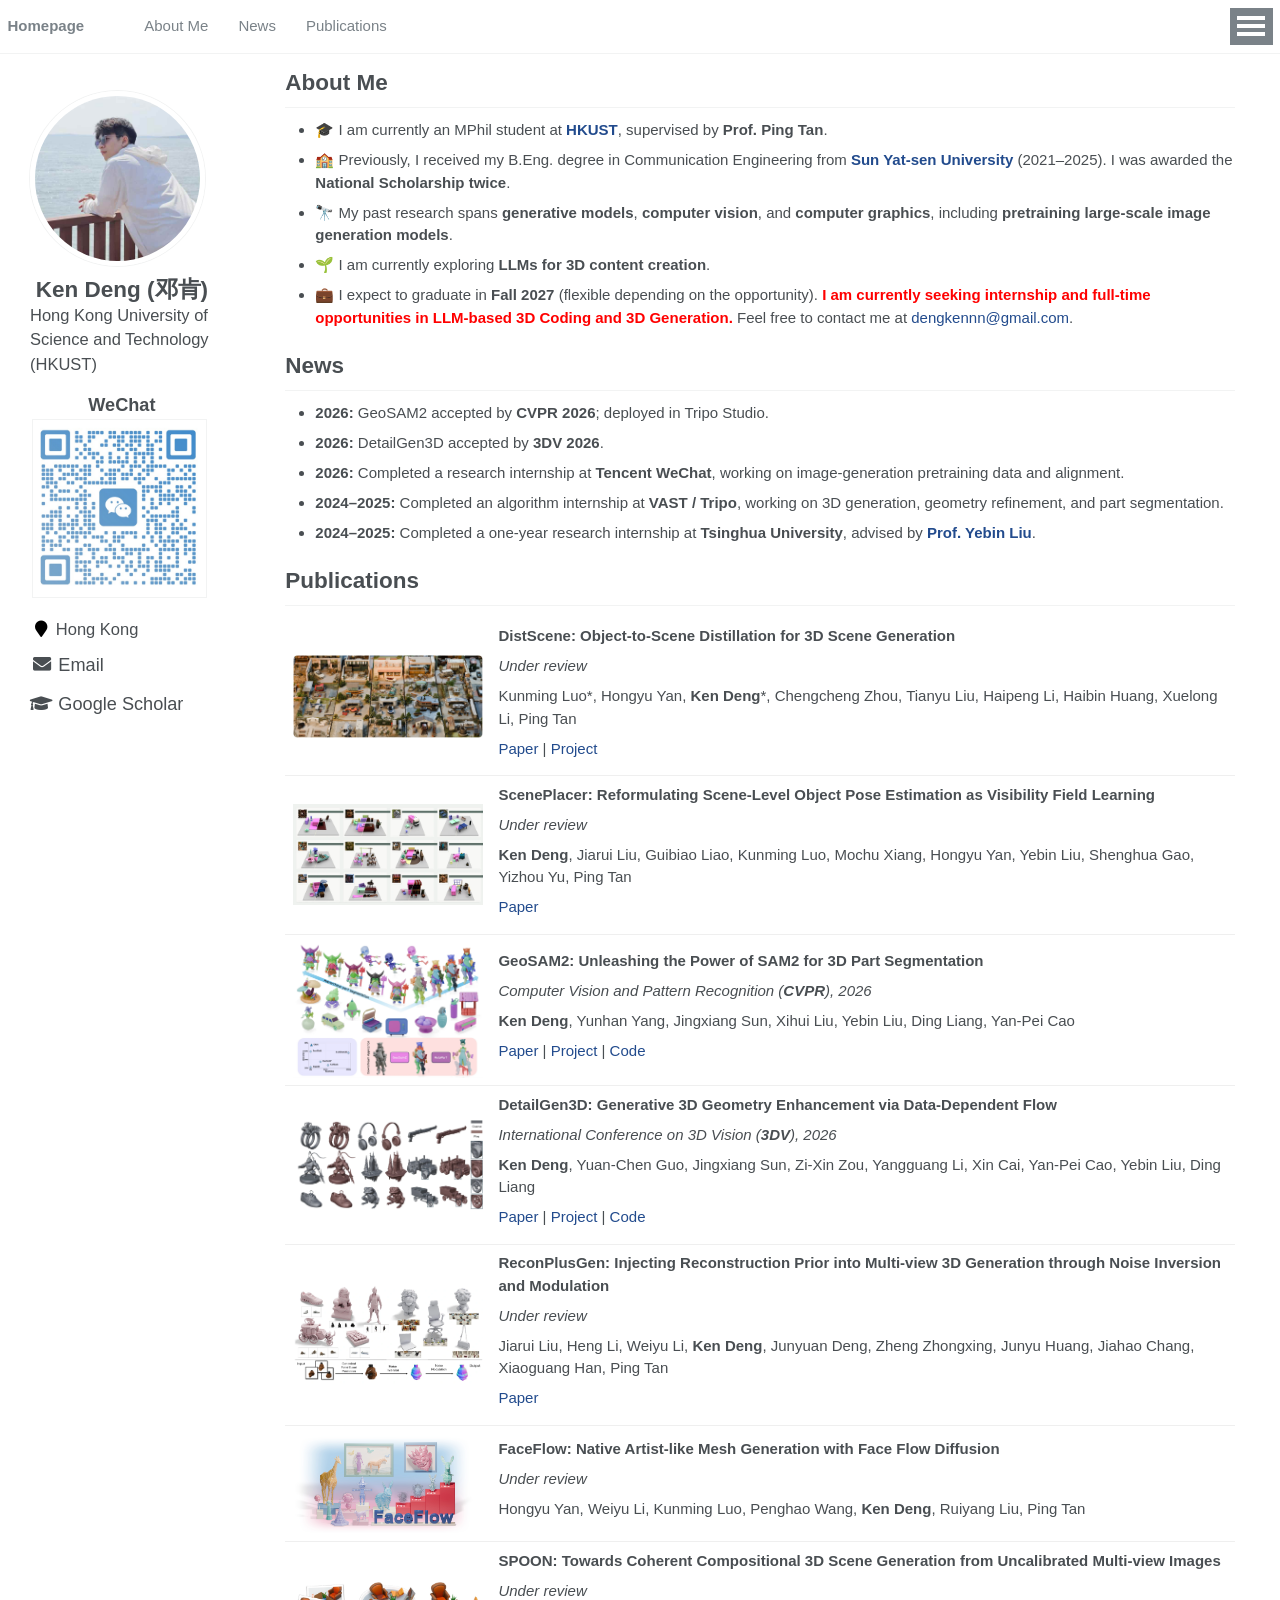
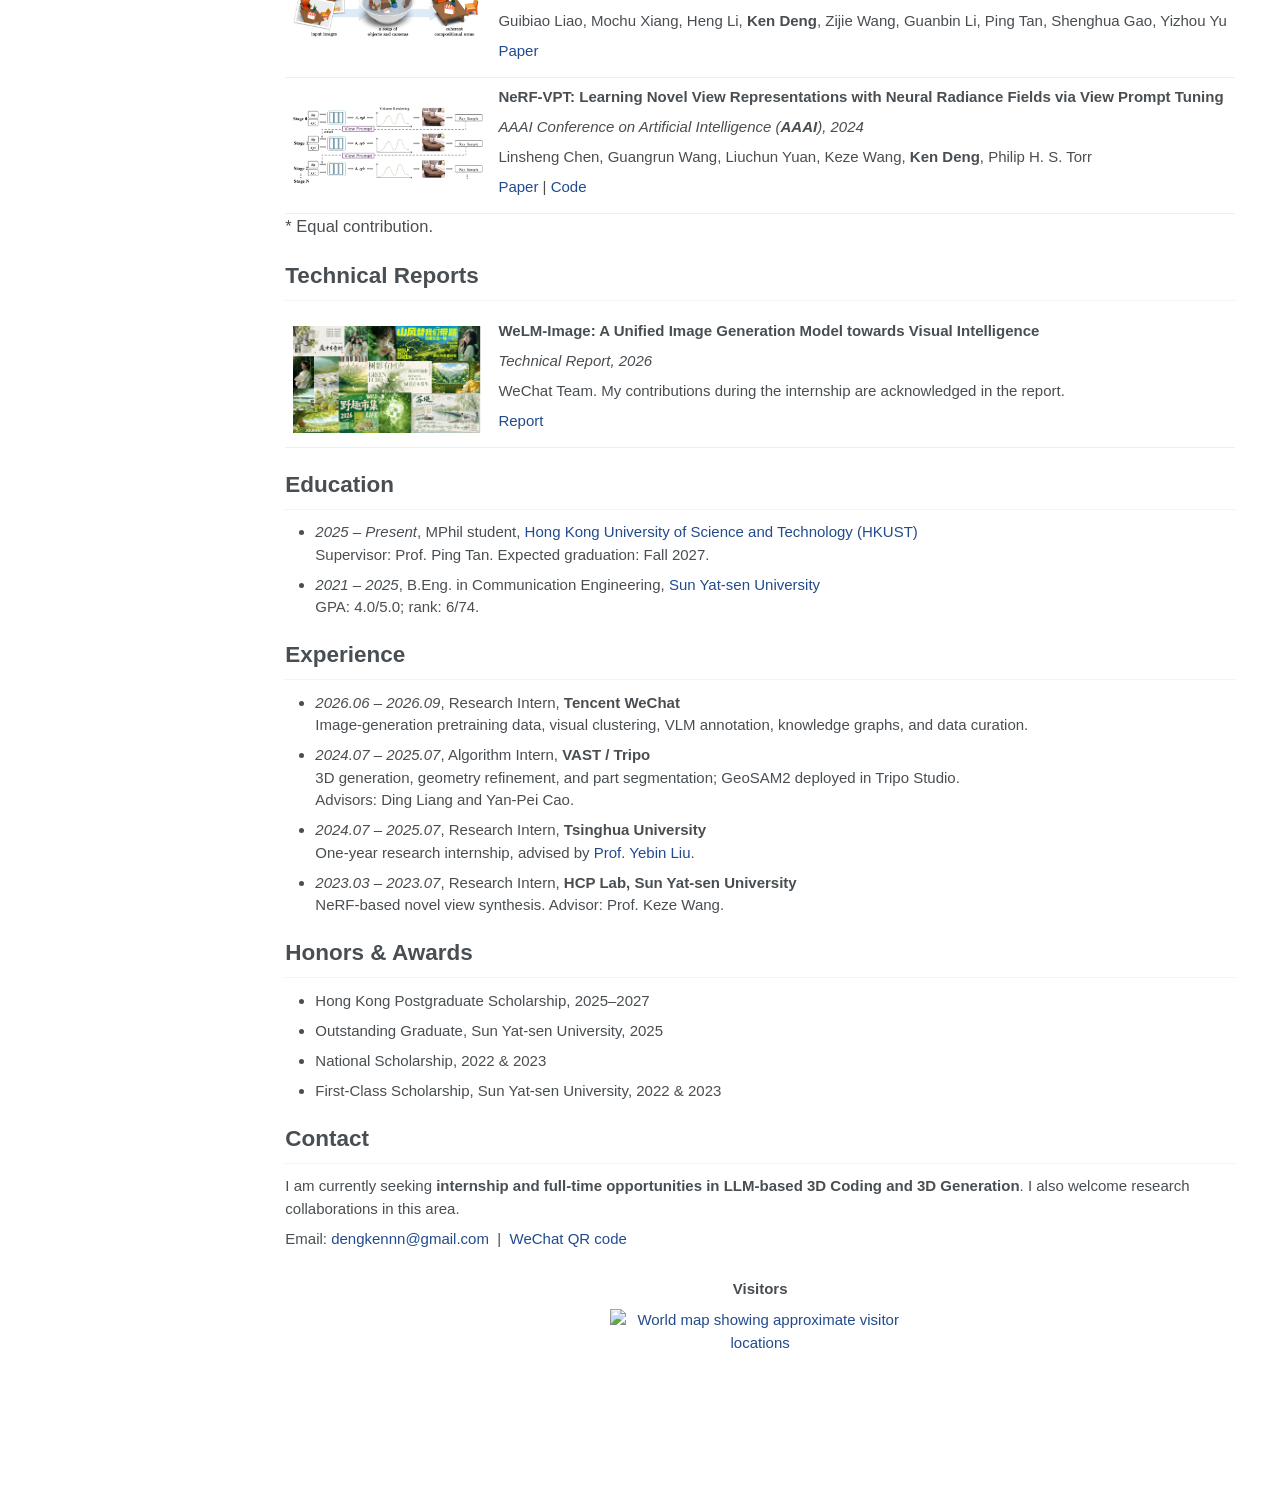
==== index.html @ 692e6bdf "Publish Ken Deng homepage with search metadata and sitemap" ====
<!doctype html>
<html lang="en" class="js"><head><meta charset="utf-8"><meta name="viewport" content="width=device-width, initial-scale=1.0"><title>Ken Deng (邓肯) | HKUST | 3D Generation &amp; LLM-based 3D Coding</title><meta name="description" content="Ken Deng (邓肯), MPhil student at HKUST. Generative models, computer vision and graphics, and LLMs for 3D content creation. Seeking internship and full-time opportunities in LLM-based 3D Coding and 3D Generation."><meta property="og:title" content="Ken Deng - Homepage"><meta property="og:description" content="MPhil at HKUST · 3D Generation · 3D Coding Agents"><meta name="theme-color" content="#ffffff"><link rel="icon" href="favicon.svg" type="image/svg+xml"><link rel="stylesheet" href="main.css"><link rel="stylesheet" href="academicons.css"><link rel="stylesheet" href="paper-images.css"><link rel="stylesheet" href="profile.css">
<link rel="canonical" href="https://kendeng-research.github.io/">
<meta name="author" content="Ken Deng (邓肯)">
<meta name="robots" content="index, follow">
<meta property="og:type" content="profile">
<meta property="og:url" content="https://kendeng-research.github.io/">
<meta property="og:image" content="https://kendeng-research.github.io/portrait-seaside.jpg">
<script type="application/ld+json">{"@context": "https://schema.org", "@type": "ProfilePage", "url": "https://kendeng-research.github.io/", "name": "Ken Deng (邓肯) — Academic Homepage", "mainEntity": {"@type": "Person", "@id": "https://kendeng-research.github.io/#ken-deng", "name": "Ken Deng", "alternateName": ["邓肯", "Deng Ken"], "url": "https://kendeng-research.github.io/", "image": "https://kendeng-research.github.io/portrait-seaside.jpg", "email": "mailto:dengkennn@gmail.com", "affiliation": {"@type": "CollegeOrUniversity", "name": "Hong Kong University of Science and Technology", "url": "https://hkust.edu.hk/"}, "sameAs": ["https://scholar.google.com/citations?user=p2U1_z8AAAAJ"], "knowsAbout": ["Generative models", "Computer vision", "Computer graphics", "LLM-based 3D Coding", "3D Generation"]}}</script>
</head><body>
<div class="masthead">
  <div class="masthead__inner-wrap">
    <div class="masthead__menu">
      <nav id="site-nav" class="greedy-nav">
        <button aria-label="Toggle navigation"><div class="navicon"></div></button>
        <ul class="visible-links">
          <li class="masthead__menu-item masthead__menu-item--lg masthead__menu-home-item"><a href="#about-me">Homepage</a></li>
          
            <li class="masthead__menu-item"><a href="#about-me">About Me</a></li>
          
            <li class="masthead__menu-item"><a href="#news">News</a></li>
          
            <li class="masthead__menu-item"><a href="#publications">Publications</a></li>
          
            <li class="masthead__menu-item"><a href="#education">Education</a></li>
          
            <li class="masthead__menu-item"><a href="#experience">Experience</a></li>
          
        </ul>
        <ul class="hidden-links hidden"></ul>
      </nav>
    </div>
  </div>
</div>

    <div id="main" role="main"><div class="sidebar sticky"><div itemscope itemtype="https://schema.org/Person" class="profile_box">
<div class="author__avatar"><div class="portrait-crop"><img src="portrait-seaside.jpg" class="author__avatar" alt="Ken Deng (邓肯)" width="1440" height="1080"></div></div>
<div class="author__content"><h3 class="author__name" style="text-align:center">Ken Deng (邓肯)</h3></div>
<div class="author__urls-wrapper"><ul class="author__urls social-icons">
<li><div style="white-space:normal;margin-bottom:1em;">Hong Kong University of Science and Technology (HKUST)</div></li>
<li><div class="author__wechat"><h3 class="author__wechat-title">WeChat</h3><a href="wechat_qr.png" target="_blank" rel="noopener noreferrer" title="Open WeChat QR code at full size"><img src="wechat_qr.png" alt="Ken Deng’s WeChat QR code" width="852" height="876" style="height:auto"></a></div></li>
<li><i class="fa fa-fw fa-map-marker" aria-hidden="true"></i> Hong Kong</li>
<li><a href="mailto:dengkennn@gmail.com"><i class="fas fa-fw fa-envelope" aria-hidden="true"></i> Email</a></li>
<li><a href="https://scholar.google.com.hk/citations?user=p2U1_z8AAAAJ&amp;hl=en" target="_blank" rel="noopener noreferrer"><i class="fas fa-fw fa-graduation-cap" aria-hidden="true"></i> Google Scholar</a></li>
</ul><div class="author__urls_sm"><a href="wechat_qr.png" target="_blank" rel="noopener noreferrer" aria-label="WeChat QR code"><i class="fab fa-fw fa-weixin" aria-hidden="true"></i></a> <a href="mailto:dengkennn@gmail.com" aria-label="Email"><i class="fas fa-fw fa-envelope" aria-hidden="true"></i></a> <a href="https://scholar.google.com.hk/citations?user=p2U1_z8AAAAJ&amp;hl=en" target="_blank" rel="noopener noreferrer" aria-label="Google Scholar"><i class="fas fa-fw fa-graduation-cap" aria-hidden="true"></i></a></div></div></div></div><article class="page" itemscope itemtype="https://schema.org/CreativeWork"><div class="page__inner-wrap"><section class="page__content" itemprop="text"><h1 id="about-me">About Me</h1>
<ul>
<li>🎓 I am currently an MPhil student at <strong><a href="https://hkust.edu.hk/" target="_blank" rel="noopener noreferrer">HKUST</a></strong>, supervised by <strong>Prof. Ping Tan</strong>.</li>
<li>🏫 Previously, I received my B.Eng. degree in Communication Engineering from <strong><a href="https://www.sysu.edu.cn/" target="_blank" rel="noopener noreferrer">Sun Yat-sen University</a></strong> (2021–2025). I was awarded the <strong>National Scholarship twice</strong>.</li>
<li>🔭 My past research spans <strong>generative models</strong>, <strong>computer vision</strong>, and <strong>computer graphics</strong>, including <strong>pretraining large-scale image generation models</strong>.</li>
<li>🌱 I am currently exploring <strong>LLMs for 3D content creation</strong>.</li>
<li>💼 I expect to graduate in <strong>Fall 2027</strong> (flexible depending on the opportunity). <strong style="color:red">I am currently seeking internship and full-time opportunities in LLM-based 3D Coding and 3D Generation.</strong> Feel free to contact me at <a href="mailto:dengkennn@gmail.com">dengkennn@gmail.com</a>.</li>
</ul>
<h1 id="news">News</h1>
<ul>
<li><strong>2026:</strong> GeoSAM2 accepted by <strong>CVPR 2026</strong>; deployed in Tripo Studio.</li>
<li><strong>2026:</strong> DetailGen3D accepted by <strong>3DV 2026</strong>.</li>
<li><strong>2026:</strong> Completed a research internship at <strong>Tencent WeChat</strong>, working on image-generation pretraining data and alignment.</li>
<li><strong>2024–2025:</strong> Completed an algorithm internship at <strong>VAST / Tripo</strong>, working on 3D generation, geometry refinement, and part segmentation.</li>
<li><strong>2024–2025:</strong> Completed a one-year research internship at <strong>Tsinghua University</strong>, advised by <strong><a href="https://scholar.google.com/citations?user=ogXIdlYAAAAJ&amp;hl=en" target="_blank" rel="noopener noreferrer">Prof. Yebin Liu</a></strong>.</li>
</ul>
<h1 id="publications">Publications</h1>
<div class="paper-box"><div class="paper-box-image"><a href="dist.webp" target="_blank" rel="noopener noreferrer" title="View DistScene teaser at full size"><img src="dist.webp" alt="DistScene teaser" width="1600" height="694" loading="lazy" decoding="async" style="width:100%;height:auto"></a></div><div class="paper-box-text"><p><strong>DistScene: Object-to-Scene Distillation for 3D Scene Generation</strong></p><p><em>Under review</em></p><p>Kunming Luo*, Hongyu Yan, <strong>Ken Deng</strong>*, Chengcheng Zhou, Tianyu Liu, Haipeng Li, Haibin Huang, Xuelong Li, Ping Tan</p><p><a href="https://arxiv.org/abs/2610.06960" target="_blank" rel="noopener noreferrer">Paper</a> | <a href="https://coolbeam.github.io/DistScene/" target="_blank" rel="noopener noreferrer">Project</a></p></div></div>
<div class="paper-box"><div class="paper-box-image"><a href="scene.webp" target="_blank" rel="noopener noreferrer" title="View ScenePlacer teaser at full size"><img src="scene.webp" alt="ScenePlacer teaser" width="1000" height="528" loading="lazy" decoding="async" style="width:100%;height:auto"></a></div><div class="paper-box-text"><p><strong>ScenePlacer: Reformulating Scene-Level Object Pose Estimation as Visibility Field Learning</strong></p><p><em>Under review</em></p><p><strong>Ken Deng</strong>, Jiarui Liu, Guibiao Liao, Kunming Luo, Mochu Xiang, Hongyu Yan, Yebin Liu, Shenghua Gao, Yizhou Yu, Ping Tan</p><p><a href="https://arxiv.org/abs/2610.15734" target="_blank" rel="noopener noreferrer">Paper</a></p></div></div>
<div class="paper-box"><div class="paper-box-image"><a href="geo.webp" target="_blank" rel="noopener noreferrer" title="View GeoSAM2 teaser at full size"><img src="geo.webp" alt="GeoSAM2 teaser" width="1600" height="1138" loading="lazy" decoding="async" style="width:100%;height:auto"></a></div><div class="paper-box-text"><p><strong>GeoSAM2: Unleashing the Power of SAM2 for 3D Part Segmentation</strong></p><p><em>Computer Vision and Pattern Recognition (<strong>CVPR</strong>), 2026</em></p><p><strong>Ken Deng</strong>, Yunhan Yang, Jingxiang Sun, Xihui Liu, Yebin Liu, Ding Liang, Yan-Pei Cao</p><p><a href="https://arxiv.org/abs/2508.14036" target="_blank" rel="noopener noreferrer">Paper</a> | <a href="https://detailgen3d.github.io/GeoSAM2/" target="_blank" rel="noopener noreferrer">Project</a> | <a href="https://github.com/VAST-AI-Research/GeoSAM2" target="_blank" rel="noopener noreferrer">Code</a></p></div></div>
<div class="paper-box"><div class="paper-box-image"><a href="detail.webp" target="_blank" rel="noopener noreferrer" title="View DetailGen3D teaser at full size"><img src="detail.webp" alt="DetailGen3D teaser" width="1600" height="762" loading="lazy" decoding="async" style="width:100%;height:auto"></a></div><div class="paper-box-text"><p><strong>DetailGen3D: Generative 3D Geometry Enhancement via Data-Dependent Flow</strong></p><p><em>International Conference on 3D Vision (<strong>3DV</strong>), 2026</em></p><p><strong>Ken Deng</strong>, Yuan-Chen Guo, Jingxiang Sun, Zi-Xin Zou, Yangguang Li, Xin Cai, Yan-Pei Cao, Yebin Liu, Ding Liang</p><p><a href="https://arxiv.org/abs/2411.16820" target="_blank" rel="noopener noreferrer">Paper</a> | <a href="https://detailgen3d.github.io/DetailGen3D/" target="_blank" rel="noopener noreferrer">Project</a> | <a href="https://github.com/VAST-AI-Research/DetailGen3D" target="_blank" rel="noopener noreferrer">Code</a></p></div></div>
<div class="paper-box"><div class="paper-box-image"><a href="recon.webp" target="_blank" rel="noopener noreferrer" title="View ReconPlusGen teaser at full size"><img src="recon.webp" alt="ReconPlusGen teaser" width="966" height="503" loading="lazy" decoding="async" style="width:100%;height:auto"></a></div><div class="paper-box-text"><p><strong>ReconPlusGen: Injecting Reconstruction Prior into Multi-view 3D Generation through Noise Inversion and Modulation</strong></p><p><em>Under review</em></p><p>Jiarui Liu, Heng Li, Weiyu Li, <strong>Ken Deng</strong>, Junyuan Deng, Zheng Zhongxing, Junyu Huang, Jiahao Chang, Xiaoguang Han, Ping Tan</p><p><a href="https://arxiv.org/abs/2609.11129" target="_blank" rel="noopener noreferrer">Paper</a></p></div></div>
<div class="paper-box"><div class="paper-box-image"><a href="faceflow.png" target="_blank" rel="noopener noreferrer" title="View FaceFlow teaser at full size"><img src="faceflow.png" alt="FaceFlow teaser" width="1450" height="766" loading="lazy" decoding="async" style="width:100%;height:auto"></a></div><div class="paper-box-text"><p><strong>FaceFlow: Native Artist-like Mesh Generation with Face Flow Diffusion</strong></p><p><em>Under review</em></p><p>Hongyu Yan, Weiyu Li, Kunming Luo, Penghao Wang, <strong>Ken Deng</strong>, Ruiyang Liu, Ping Tan</p></div></div>
<div class="paper-box"><div class="paper-box-image"><a href="spoon.webp" target="_blank" rel="noopener noreferrer" title="View SPOON teaser at full size"><img src="spoon.webp" alt="SPOON teaser" width="1224" height="360" loading="lazy" decoding="async" style="width:100%;height:auto"></a></div><div class="paper-box-text"><p><strong>SPOON: Towards Coherent Compositional 3D Scene Generation from Uncalibrated Multi-view Images</strong></p><p><em>Under review</em></p><p>Guibiao Liao, Mochu Xiang, Heng Li, <strong>Ken Deng</strong>, Zijie Wang, Guanbin Li, Ping Tan, Shenghua Gao, Yizhou Yu</p><p><a href="https://arxiv.org/abs/2609.39590" target="_blank" rel="noopener noreferrer">Paper</a></p></div></div>
<div class="paper-box"><div class="paper-box-image"><a href="nerf.webp" target="_blank" rel="noopener noreferrer" title="View NeRF-VPT pipeline at full size"><img src="nerf.webp" alt="NeRF-VPT pipeline" width="1261" height="512" loading="lazy" decoding="async" style="width:100%;height:auto"></a></div><div class="paper-box-text"><p><strong>NeRF-VPT: Learning Novel View Representations with Neural Radiance Fields via View Prompt Tuning</strong></p><p><em>AAAI Conference on Artificial Intelligence (<strong>AAAI</strong>), 2024</em></p><p>Linsheng Chen, Guangrun Wang, Liuchun Yuan, Keze Wang, <strong>Ken Deng</strong>, Philip H. S. Torr</p><p><a href="https://ojs.aaai.org/index.php/AAAI/article/view/27877" target="_blank" rel="noopener noreferrer">Paper</a> | <a href="https://github.com/Freedomcls/NeRF-VPT" target="_blank" rel="noopener noreferrer">Code</a></p></div></div>
<p><small>* Equal contribution.</small></p>
<h1 id="technical-reports">Technical Reports</h1>
<div class="paper-box"><div class="paper-box-image"><a href="welm.webp" target="_blank" rel="noopener noreferrer" title="View WeLM-Image teaser at full size"><img src="welm.webp" alt="WeLM-Image generation teaser" width="1600" height="900" loading="lazy" decoding="async" style="width:100%;height:auto"></a></div><div class="paper-box-text"><p><strong>WeLM-Image: A Unified Image Generation Model towards Visual Intelligence</strong></p><p><em>Technical Report, 2026</em></p><p>WeChat Team. My contributions during the internship are acknowledged in the report.</p><p><a href="https://arxiv.org/abs/2611.07392" target="_blank" rel="noopener noreferrer">Report</a></p></div></div>
<h1 id="education">Education</h1>
<ul><li><em>2025 – Present</em>, MPhil student, <a href="https://hkust.edu.hk/" target="_blank" rel="noopener noreferrer">Hong Kong University of Science and Technology (HKUST)</a><br>Supervisor: Prof. Ping Tan. Expected graduation: Fall 2027.</li>
<li><em>2021 – 2025</em>, B.Eng. in Communication Engineering, <a href="https://www.sysu.edu.cn/" target="_blank" rel="noopener noreferrer">Sun Yat-sen University</a><br>GPA: 4.0/5.0; rank: 6/74.</li></ul>
<h1 id="experience">Experience</h1>
<ul><li><em>2026.06 – 2026.09</em>, Research Intern, <strong>Tencent WeChat</strong><br>Image-generation pretraining data, visual clustering, VLM annotation, knowledge graphs, and data curation.</li>
<li><em>2024.07 – 2025.07</em>, Algorithm Intern, <strong>VAST / Tripo</strong><br>3D generation, geometry refinement, and part segmentation; GeoSAM2 deployed in Tripo Studio.<br>Advisors: Ding Liang and Yan-Pei Cao.</li>
<li><em>2024.07 – 2025.07</em>, Research Intern, <strong>Tsinghua University</strong><br>One-year research internship, advised by <a href="https://scholar.google.com/citations?user=ogXIdlYAAAAJ&amp;hl=en" target="_blank" rel="noopener noreferrer">Prof. Yebin Liu</a>.</li>
<li><em>2023.03 – 2023.07</em>, Research Intern, <strong>HCP Lab, Sun Yat-sen University</strong><br>NeRF-based novel view synthesis. Advisor: Prof. Keze Wang.</li></ul>
<h1 id="honors">Honors &amp; Awards</h1>
<ul><li>Hong Kong Postgraduate Scholarship, 2025–2027</li><li>Outstanding Graduate, Sun Yat-sen University, 2025</li><li>National Scholarship, 2022 &amp; 2023</li><li>First-Class Scholarship, Sun Yat-sen University, 2022 &amp; 2023</li></ul>
<h1 id="contact">Contact</h1>
<p>I am currently seeking <strong>internship and full-time opportunities in LLM-based 3D Coding and 3D Generation</strong>. I also welcome research collaborations in this area.</p><p>Email: <a href="mailto:dengkennn@gmail.com">dengkennn@gmail.com</a> &nbsp;|&nbsp; <a href="wechat_qr.png" target="_blank" rel="noopener noreferrer">WeChat QR code</a></p>
<div class="visitor-map" style="max-width:300px;margin:2em auto;text-align:center">
<h2 style="font-size:1em;margin-bottom:.75em">Visitors</h2>
<a href="https://mapmyvisitors.com/web/1c9kk" title="View visitor statistics" target="_blank" rel="noopener noreferrer"><img src="https://mapmyvisitors.com/map.png?cl=ffffff&amp;w=300&amp;t=n&amp;d=9weRwjl-MQ-6YIVtuRFsPUmiG0osUBWPYgBvFMwAUiE" alt="World map showing approximate visitor locations" width="300" height="152" style="display:block;width:100%;height:auto"></a>
</div>
</section></div></article></div><script src="main.min.js"></script></body></html>
---- main.css ----
a:focus{outline:thin dotted #f89406;outline:5px auto #f89406;outline-offset:-2px}*,*:before,*:after{-moz-box-sizing:border-box;-webkit-box-sizing:border-box;box-sizing:border-box}html{box-sizing:border-box;background-color:#fff;font-size:15px;-webkit-text-size-adjust:100%;-ms-text-size-adjust:100%}body{margin:0}::-moz-selection{color:#fff;background:#000}::selection{color:#fff;background:#000}article,aside,details,figcaption,figure,footer,header,hgroup,main,nav,section{display:block}audio,canvas,video{display:inline-block;*display:inline;*zoom:1}audio:not([controls]){display:none}a{color:#224b8d}a:hover,a:active{outline:0}sub,sup{position:relative;font-size:75%;line-height:0;vertical-align:baseline}sup{top:-0.5em}sub{bottom:-0.25em}img{max-width:100%;width:auto\9;height:auto;vertical-align:middle;border:0;-ms-interpolation-mode:bicubic}#map_canvas img,.google-maps img{max-width:none}button,input,select,textarea{margin:0;font-size:100%;vertical-align:middle}button,input{*overflow:visible;line-height:normal}button::-moz-focus-inner,input::-moz-focus-inner{padding:0;border:0}button,html input[type="button"],input[type="reset"],input[type="submit"]{-webkit-appearance:button;cursor:pointer}label,select,button,input[type="button"],input[type="reset"],input[type="submit"],input[type="radio"],input[type="checkbox"]{cursor:pointer}input[type="search"]{box-sizing:content-box;-webkit-appearance:textfield}input[type="search"]::-webkit-search-decoration,input[type="search"]::-webkit-search-cancel-button{-webkit-appearance:none}textarea{overflow:auto;vertical-align:top}html{position:relative;min-height:100%}body{margin:0;padding:0;padding-bottom:0em;color:#494e52;font-family:"Trebuchet MS",Helvetica,sans-serif;line-height:1.5}body.overflow--hidden{overflow:hidden}h1,h2,h3,h4,h5,h6{margin:1em 0 0.5em;line-height:1.2;font-family:"Trebuchet MS",Helvetica,sans-serif;font-weight:bold}h1{margin-top:1em;font-size:1.5em}h2{font-size:1.3em}h3{font-size:1.1em}h4{font-size:1.1em}h5{font-size:1.1em}h6{font-size:1.1em}small,.small{font-size:1.1em}p{margin-bottom:0.5em}u,ins{text-decoration:none;border-bottom:1px solid #494e52}u a,ins a{color:inherit}ul{padding-inline-start:2em;margin-block-start:0.5em}del a{color:inherit}p,pre,blockquote,ul,ol,dl,figure,table,fieldset{orphans:3;widows:3}abbr[title],abbr[data-original-title]{text-decoration:none;cursor:help;border-bottom:1px dotted #494e52}blockquote{margin:2em 1em 2em 0;padding-left:1em;padding-right:1em;font-style:italic;border-left:0.25em solid #7a8288}blockquote cite{font-style:italic}blockquote cite:before{content:"\2014";padding-right:5px}a:hover,a:active{outline:0}tt,code,kbd,samp,pre{font-family:Monaco,Consolas,"Lucida Console",monospace}pre{overflow-x:auto}p>code,a>code,li>code,figcaption>code,td>code{padding-top:0.1rem;padding-bottom:0.1rem;font-size:1.1em;background:#fafafa;border:1px solid #f2f3f3;border-radius:4px;box-shadow:0 1px 1px rgba(0,0,0,0.125)}p>code:before,p>code:after,a>code:before,a>code:after,li>code:before,li>code:after,figcaption>code:before,figcaption>code:after,td>code:before,td>code:after{letter-spacing:-0.2em;content:"\00a0"}hr{display:block;margin:1em 0;border:0;border-top:1px solid #f2f3f3}ul li,ol li{margin-bottom:0.5em}li ul,li ol{margin-top:0.5em}figure{display:-webkit-box;display:flex;-webkit-box-pack:justify;justify-content:space-between;-webkit-box-align:start;align-items:flex-start;flex-wrap:wrap;margin:2em 0}figure img,figure iframe,figure .fluid-width-video-wrapper{margin-bottom:1em}figure img{width:100%;border-radius:4px;-webkit-transition:all 0.2s ease-in-out;transition:all 0.2s ease-in-out}figure>a{display:block}@media (min-width: 37.5em){figure.half>a,figure.half>img{width:calc(50% - 0.5em)}}figure.half figcaption{width:100%}@media (min-width: 37.5em){figure.third>a,figure.third>img{width:calc(33.3333% - 0.5em)}}figure.third figcaption{width:100%}figcaption{margin-bottom:0.5em;color:#777a7d;font-family:Georgia,Times,serif;font-size:1.1em}figcaption a{color:inherit;text-decoration:none;border-bottom:1px solid #bdc1c4;-webkit-transition:all 0.2s ease-in-out;transition:all 0.2s ease-in-out}figcaption a:hover{color:#000;border-bottom-color:#000}svg:not(:root){overflow:hidden}nav ul{margin:0;padding:0}nav li{list-style:none}nav a{text-decoration:none}nav ul li,nav ol li{margin-bottom:0}nav li ul,nav li ol{margin-top:0}b,i,strong,em,blockquote,p,q,span,figure,img,h1,h2,header,input,a,tr,td,form button,input[type="submit"],.btn,#goog-wm-sb,.highlight,.archive__item-teaser{-webkit-transition:all 0.2s ease-in-out;transition:all 0.2s ease-in-out}.hidden{display:none;visibility:hidden}.load{display:none}.transparent{opacity:0}.visually-hidden,.screen-reader-text,.screen-reader-text span,.screen-reader-shortcut{position:absolute !important;clip:rect(1px, 1px, 1px, 1px);height:1px !important;width:1px !important;border:0 !important;overflow:hidden}body:hover .visually-hidden a,body:hover .visually-hidden input,body:hover .visually-hidden button{display:none !important}.screen-reader-text:focus,.screen-reader-shortcut:focus{clip:auto !important;height:auto !important;width:auto !important;display:block;font-size:1em;font-weight:bold;padding:15px 23px 14px;background:#fff;z-index:100000;text-decoration:none;box-shadow:0 0 2px 2px rgba(0,0,0,0.6)}.skip-link{position:fixed;z-index:20;margin:0;font-family:"Trebuchet MS",Helvetica,sans-serif;white-space:nowrap}.skip-link li{height:0;width:0;list-style:none}.text-left{text-align:left}.text-center{text-align:center}.text-right{text-align:right}.text-justify{text-align:justify}.text-nowrap{white-space:nowrap}.cf{clear:both}.wrapper{max-width:925px;margin-left:auto;margin-right:auto}.wrapper:after{content:" ";display:block;clear:both}.align-left{display:block;margin-left:auto;margin-right:auto}@media (min-width: 37.5em){.align-left{float:left;margin-right:1em}}.align-right{display:block;margin-left:auto;margin-right:auto}@media (min-width: 37.5em){.align-right{float:right;margin-left:1em}}.align-center{display:block;margin-left:auto;margin-right:auto}@media (min-width: 57.8125em){.full{margin-right:-19.4915254237% !important}}.icon{display:inline-block;fill:currentColor;width:1em;height:1.1em;line-height:1;position:relative;top:-0.1em;vertical-align:middle}.social-icons .fa{color:#000}.social-icons .fa-behance,.social-icons .fa-behance-square{color:#1769FF}.social-icons .fa-dribbble{color:#ea4c89}.social-icons .fa-facebook,.social-icons .fa-facebook-square{color:#3b5998}.social-icons .fa-flickr{color:#ff0084}.social-icons .fa-foursquare{color:#0072b1}.social-icons .fa-github,.social-icons .fa-github-alt,.social-icons .fa-github-square{color:#171516}.social-icons .fa-google-plus,.social-icons .fa-google-plus-square{color:#dd4b39}.social-icons .fa-instagram{color:#517fa4}.social-icons .fa-lastfm,.social-icons .fa-lastfm-square{color:#d51007}.social-icons .fa-linkedin,.social-icons .fa-linkedin-square{color:#007bb6}.social-icons .fa-pinterest,.social-icons .fa-pinterest-p,.social-icons .fa-pinterest-square{color:#cb2027}.social-icons .fa-rss,.social-icons .fa-rss-square{color:#fa9b39}.social-icons .fa-soundcloud{color:#f30}.social-icons .fa-stack-exchange,.social-icons .fa-stack-overflow{color:#fe7a15}.social-icons .fa-tumblr,.social-icons .fa-tumblr-square{color:#32506d}.social-icons .fa-twitter,.social-icons .fa-twitter-square{color:#55acee}.social-icons .fa-vimeo,.social-icons .fa-vimeo-square{color:#1ab7ea}.social-icons .fa-vine{color:#00bf8f}.social-icons .fa-youtube,.social-icons .fa-youtube-square,.social-icons .fa-youtube-play{color:#b00}.social-icons .fa-xing,.social-icons .fa-xing-square{color:#006567}.navicon{position:relative;width:28px;height:4px;background:#fff;margin:auto;-webkit-transition:0.3s;transition:0.3s}.navicon:before,.navicon:after{content:"";position:absolute;left:0;width:28px;height:4px;background:#fff;-webkit-transition:0.3s;transition:0.3s}.navicon:before{top:-8px}.navicon:after{bottom:-8px}.close .navicon{background:transparent}.close .navicon:before,.close .navicon:after{-webkit-transform-origin:50% 50%;-ms-transform-origin:50% 50%;transform-origin:50% 50%;top:0;width:28px}.close .navicon:before{-webkit-transform:rotate3d(0, 0, 1, 45deg);transform:rotate3d(0, 0, 1, 45deg)}.close .navicon:after{-webkit-transform:rotate3d(0, 0, 1, -45deg);transform:rotate3d(0, 0, 1, -45deg)}@media (min-width: 57.8125em){.sticky{clear:both;position:-webkit-sticky;position:sticky;top:6em}.sticky::after{clear:both;content:"";display:table}.sticky>*{display:block}}.well{min-height:20px;padding:19px;margin-bottom:20px;background-color:#f5f5f5;border:1px solid #e3e3e3;border-radius:4px;box-shadow:inset 0 1px 1px rgba(0,0,0,0.05)}.show-modal{overflow:hidden;position:relative}.show-modal:before{position:absolute;content:"";top:0;left:0;width:100%;height:100%;z-index:999;background-color:rgba(255,255,255,0.85)}.show-modal .modal{display:block}.modal{display:none;position:fixed;width:300px;top:50%;left:50%;margin-left:-150px;margin-top:-150px;min-height:0;z-index:9999;background:#fff;border:1px solid #f2f3f3;border-radius:4px;box-shadow:0 1px 1px rgba(0,0,0,0.125)}.modal__title{margin:0;padding:0.5em 1em}.modal__supporting-text{padding:0 1em 0.5em 1em}.modal__actions{padding:0.5em 1em;border-top:1px solid #f2f3f3}.footnote{color:#9ba1a6;text-decoration:none}.footnotes{color:#9ba1a6}.footnotes ol,.footnotes li,.footnotes p{margin-bottom:0;font-size:1.1em}a.reversefootnote{color:#7a8288;text-decoration:none}a.reversefootnote:hover{text-decoration:underline}.required{color:#ee5f5b;font-weight:bold}@-webkit-keyframes intro{0%{opacity:0}100%{opacity:1}}@keyframes intro{0%{opacity:0}100%{opacity:1}}table{margin-bottom:1em;width:100%;font-family:"Trebuchet MS",Helvetica,sans-serif;font-size:1.1em;border-collapse:collapse}table+table{margin-top:1em}thead{background-color:#f2f3f3}th{padding:0.5em;font-weight:bold;text-align:left}tr{padding-bottom:.5em;padding-top:.5em}td{padding:.5em;border-bottom:1px solid #bdc1c4}tr,td,th{vertical-align:middle}.btn,#goog-wm-sb{display:inline-block;margin-bottom:0.25em;padding:0.5em 1em;color:#fff !important;font-family:"Trebuchet MS",Helvetica,sans-serif;font-size:1.1em;font-weight:bold;text-align:center;text-decoration:none;background-color:#7a8288;border:0 !important;border-radius:4px;cursor:pointer}.btn:hover,#goog-wm-sb:hover{background-color:#333}.btn .icon,#goog-wm-sb .icon{margin-right:0.5em}.btn .icon+.hidden,#goog-wm-sb .icon+.hidden{margin-left:-0.5em}.btn--block{display:block;width:100%}.btn--block+.btn--block{margin-top:0.25em}.btn--inverse{color:#7a8288 !important;border:1px solid #bdc1c4 !important;background-color:#fff}.btn--inverse:hover{color:#fff !important;border-color:#7a8288}.btn--light-outline{border:1px solid #fff !important;background-color:transparent}.btn--info{background-color:#224b8d}.btn--info:hover{background-color:#1b3c71}.btn--warning{background-color:#f89406}.btn--warning:hover{background-color:#c67605}.btn--success{background-color:#62c462}.btn--success:hover{background-color:#4e9d4e}.btn--danger{background-color:#ee5f5b}.btn--danger:hover{background-color:#be4c49}.btn--disabled{pointer-events:none;cursor:not-allowed;filter:alpha(opacity=65);box-shadow:none;opacity:0.65}.btn--facebook{background-color:#3b5998}.btn--facebook:hover{background-color:#2f477a}.btn--twitter{background-color:#55acee}.btn--twitter:hover{background-color:#448abe}.btn--google-plus{background-color:#dd4b39}.btn--google-plus:hover{background-color:#b13c2e}.btn--linkedin{background-color:#007bb6}.btn--linkedin:hover{background-color:#006292}.btn--x-large{font-size:1.3em}.btn--large{font-size:1.1em}.btn--small{font-size:.7875em}.notice{margin:2em 0 !important;padding:1em;font-family:"Trebuchet MS",Helvetica,sans-serif;font-size:1.1em !important;text-indent:initial;background-color:#f8f9f9;border-radius:4px;box-shadow:0 1px 1px rgba(189,193,196,0.25)}.notice h4{margin-top:0 !important;margin-bottom:0.75em}.page__content .notice h4{margin-bottom:0;font-size:1em}.notice p:last-child{margin-bottom:0 !important}.notice h4+p{margin-top:0;padding-top:0}.notice a{color:#bdc1c4}.notice a:hover{color:#717476}.notice code{background-color:#fcfcfc}.notice ul:last-child{margin-bottom:0}.notice--primary{margin:2em 0 !important;padding:1em;font-family:"Trebuchet MS",Helvetica,sans-serif;font-size:1.1em !important;text-indent:initial;background-color:#f2f3f3;border-radius:4px;box-shadow:0 1px 1px rgba(122,130,136,0.25)}.notice--primary h4{margin-top:0 !important;margin-bottom:0.75em}.page__content .notice--primary h4{margin-bottom:0;font-size:1em}.notice--primary p:last-child{margin-bottom:0 !important}.notice--primary h4+p{margin-top:0;padding-top:0}.notice--primary a{color:#7a8288}.notice--primary a:hover{color:#494e52}.notice--primary code{background-color:#f8f9f9}.notice--primary ul:last-child{margin-bottom:0}.notice--info{margin:2em 0 !important;padding:1em;font-family:"Trebuchet MS",Helvetica,sans-serif;font-size:1.1em !important;text-indent:initial;background-color:#e9edf4;border-radius:4px;box-shadow:0 1px 1px rgba(34,75,141,0.25)}.notice--info h4{margin-top:0 !important;margin-bottom:0.75em}.page__content .notice--info h4{margin-bottom:0;font-size:1em}.notice--info p:last-child{margin-bottom:0 !important}.notice--info h4+p{margin-top:0;padding-top:0}.notice--info a{color:#224b8d}.notice--info a:hover{color:#142d55}.notice--info code{background-color:#f4f6f9}.notice--info ul:last-child{margin-bottom:0}.notice--warning{margin:2em 0 !important;padding:1em;font-family:"Trebuchet MS",Helvetica,sans-serif;font-size:1.1em !important;text-indent:initial;background-color:#fef4e6;border-radius:4px;box-shadow:0 1px 1px rgba(248,148,6,0.25)}.notice--warning h4{margin-top:0 !important;margin-bottom:0.75em}.page__content .notice--warning h4{margin-bottom:0;font-size:1em}.notice--warning p:last-child{margin-bottom:0 !important}.notice--warning h4+p{margin-top:0;padding-top:0}.notice--warning a{color:#f89406}.notice--warning a:hover{color:#955904}.notice--warning code{background-color:#fffaf3}.notice--warning ul:last-child{margin-bottom:0}.notice--success{margin:2em 0 !important;padding:1em;font-family:"Trebuchet MS",Helvetica,sans-serif;font-size:1.1em !important;text-indent:initial;background-color:#eff9ef;border-radius:4px;box-shadow:0 1px 1px rgba(98,196,98,0.25)}.notice--success h4{margin-top:0 !important;margin-bottom:0.75em}.page__content .notice--success h4{margin-bottom:0;font-size:1em}.notice--success p:last-child{margin-bottom:0 !important}.notice--success h4+p{margin-top:0;padding-top:0}.notice--success a{color:#62c462}.notice--success a:hover{color:#3b763b}.notice--success code{background-color:#f7fcf7}.notice--success ul:last-child{margin-bottom:0}.notice--danger{margin:2em 0 !important;padding:1em;font-family:"Trebuchet MS",Helvetica,sans-serif;font-size:1.1em !important;text-indent:initial;background-color:#fdefef;border-radius:4px;box-shadow:0 1px 1px rgba(238,95,91,0.25)}.notice--danger h4{margin-top:0 !important;margin-bottom:0.75em}.page__content .notice--danger h4{margin-bottom:0;font-size:1em}.notice--danger p:last-child{margin-bottom:0 !important}.notice--danger h4+p{margin-top:0;padding-top:0}.notice--danger a{color:#ee5f5b}.notice--danger a:hover{color:#8f3937}.notice--danger code{background-color:#fef7f7}.notice--danger ul:last-child{margin-bottom:0}.masthead{position:sticky;top:0;background-color:white;border-bottom:1px solid #f2f3f3;-webkit-animation:intro 0.3s both;animation:intro 0.3s both;-webkit-animation-delay:0.15s;animation-delay:0.15s;z-index:20}.masthead__inner-wrap{max-width:925px;margin-left:auto;margin-right:auto;clear:both;padding:.5em;font-family:"Trebuchet MS",Helvetica,sans-serif}.masthead__inner-wrap:after{content:" ";display:block;clear:both}.masthead__inner-wrap::after{clear:both;content:"";display:table}@media (min-width: 80em){.masthead__inner-wrap{max-width:1280px}}.masthead__inner-wrap nav{z-index:10}.masthead__inner-wrap a{text-decoration:none}.masthead__menu ul{margin:0;padding:0;clear:both;list-style-type:none}.masthead__menu-home-item{display:none !important}@media (min-width: 48em){.masthead__menu-home-item{display:block !important}}.masthead__menu-item{display:block;list-style-type:none;white-space:nowrap}.masthead__menu-item--lg{padding-right:2em;font-weight:700}.breadcrumbs{max-width:925px;margin-left:auto;margin-right:auto;clear:both;margin-top:0;margin-bottom:0;padding-left:2em;padding-right:2em;font-family:"Trebuchet MS",Helvetica,sans-serif;-webkit-animation:intro 0.3s both;animation:intro 0.3s both;-webkit-animation-delay:0.30s;animation-delay:0.30s}.breadcrumbs:after{content:" ";display:block;clear:both}.breadcrumbs::after{clear:both;content:"";display:table}@media (min-width: 57.8125em){.breadcrumbs{padding-left:1em;padding-right:1em}}@media (min-width: 80em){.breadcrumbs{max-width:1280px}}.breadcrumbs ol{padding:0;list-style:none;font-size:1.1em}@media (min-width: 57.8125em){.breadcrumbs ol{width:83.0508474576%;float:right;margin-right:0}}@media (min-width: 80em){.breadcrumbs ol{padding-left:4.2372881356%}}.breadcrumbs li{display:inline}.breadcrumbs .current{font-weight:bold}.pagination{clear:both;width:100%;float:left;margin-left:0;margin-right:0;clear:both;margin-top:1em;padding-top:1em}.pagination::after{clear:both;content:"";display:table}.pagination ul{margin:0;padding:0;list-style-type:none;font-family:"Trebuchet MS",Helvetica,sans-serif}.pagination li{display:block;float:left;margin-left:-1px}.pagination li a{margin-bottom:0.25em;padding:0.5em 1em;font-family:"Trebuchet MS",Helvetica,sans-serif;font-size:14px;font-weight:bold;line-height:1.5;text-align:center;text-decoration:none;color:#9ba1a6;border:1px solid #bdc1c4;border-radius:0}.pagination li a:hover{color:#1a386a}.pagination li a.current{color:#fff;background:#7a8288}.pagination li a.disabled{color:#dee0e1;pointer-events:none;cursor:not-allowed}.pagination li:first-child{margin-left:0}.pagination li:first-child a{border-top-left-radius:4px;border-bottom-left-radius:4px}.pagination li:last-child a{border-top-right-radius:4px;border-bottom-right-radius:4px}.pagination--pager{display:block;padding:1em 2em;float:left;width:50%;font-family:"Trebuchet MS",Helvetica,sans-serif;font-size:1.1em;font-weight:bold;text-align:center;text-decoration:none;color:#bdc1c4;border:1px solid #bdc1c4;border-radius:4px}.pagination--pager:hover{color:#1a386a}.pagination--pager:first-child{border-top-right-radius:0;border-bottom-right-radius:0}.pagination--pager:last-child{margin-left:-1px;border-top-left-radius:0;border-bottom-left-radius:0}.pagination--pager.disabled{color:#dee0e1;pointer-events:none;cursor:not-allowed}.page__content+.pagination,.page__meta+.pagination,.comment__date+.pagination,.page__share+.pagination,.page__comments+.pagination{margin-top:2em;padding-top:2em;border-top:1px solid #f2f3f3}.greedy-nav{position:relative;min-width:250px;background:#fff}.greedy-nav a{display:block;margin:0 1rem;padding:0.5rem 0;color:#7a8288;text-decoration:none}.greedy-nav a:hover{color:#5c6266}.greedy-nav button{position:absolute;height:100%;right:0;padding:0 0.5rem;border:0;outline:none;background-color:#7a8288;color:#fff;cursor:pointer}.greedy-nav .visible-links{display:table}.greedy-nav .visible-links li{display:table-cell;vertical-align:middle}.greedy-nav .visible-links li:first-child{font-weight:bold}.greedy-nav .visible-links li:first-child a{margin-left:0}.greedy-nav .visible-links li:last-child a{margin-right:0}.greedy-nav .visible-links a{position:relative}.greedy-nav .visible-links a:before{content:"";position:absolute;left:0;bottom:0;height:4px;background:#bdc1c4;width:100%;-webkit-transition:all 0.2s ease-in-out;transition:all 0.2s ease-in-out;-webkit-transform:scaleX(0);-ms-transform:scaleX(0);transform:scaleX(0)}.greedy-nav .visible-links a:hover:before{-webkit-transform:scaleX(1);-ms-transform:scaleX(1);transform:scaleX(1)}.greedy-nav .hidden-links{position:absolute;top:100%;right:0;margin-top:15px;padding:5px;border:1px solid #f2f3f3;border-radius:4px;background:#fff;box-shadow:0 0 10px rgba(0,0,0,0.25)}.greedy-nav .hidden-links a{margin:0;padding:10px 20px;font-size:1.1em}.greedy-nav .hidden-links a:hover{color:#5c6266;background:#dee0e1}.greedy-nav .hidden-links:before{content:"";position:absolute;top:-11px;right:10px;width:0;border-style:solid;border-width:0 10px 10px;border-color:#f2f3f3 transparent;display:block;z-index:0}.greedy-nav .hidden-links:after{content:"";position:absolute;top:-10px;right:10px;width:0;border-style:solid;border-width:0 10px 10px;border-color:#fff transparent;display:block;z-index:1}.greedy-nav .hidden-links li{display:block;border-bottom:1px solid #f2f3f3}.greedy-nav .hidden-links li:last-child{border-bottom:none}.nav__list{font-size:1.25rem}.nav__list ul{margin-bottom:1em}.nav__list a{display:block;padding:0.125em 0;color:inherit}.nav__list a:hover{text-decoration:underline}.nav__list .active{margin-left:-0.5em;padding-left:0.5em;padding-right:0.5em;color:#fff;font-weight:bold;background:#7a8288;border-radius:4px}.nav__list .active:hover{color:#fff}.nav__title{margin:0;padding:0.5rem 1rem;font-family:"Trebuchet MS",Helvetica,sans-serif;font-size:1.1em;font-weight:bold}.nav__sub-title{display:block;margin:0.5rem 0;padding:0.5rem 0;font-family:"Trebuchet MS",Helvetica,sans-serif;font-size:1.1em;font-weight:bold;text-transform:uppercase;border-bottom:1px solid #f2f3f3}.toc{font-family:"Trebuchet MS",Helvetica,sans-serif;color:#7a8288;text-transform:uppercase;letter-spacing:1px;background-color:#fff;border:1px solid #f2f3f3;border-radius:4px;box-shadow:0 1px 1px rgba(0,0,0,0.125)}.toc .nav__title{color:#fff;font-size:1.1em;background:#7a8288;border-top-left-radius:4px;border-top-right-radius:4px}.toc__menu{margin:0;padding:0;width:100%;list-style:none;font-size:0.8rem}.toc__menu a{display:block;padding:0.5rem 1rem;color:#7a8288;font-size:.7875em;font-weight:bold;line-height:1.5;border-bottom:1px solid #f2f3f3}.toc__menu a:hover{color:#000;background:#f2f3f3}.toc__menu>li:last-child a{border-bottom:none}.toc__menu li ul>li a{padding-left:2rem;font-weight:normal}.toc__menu li>ul li{display:none}@media (min-width: 48em){.toc__menu li>ul li{display:block}}.page__footer{clear:both;float:left;margin-left:0;margin-right:0;width:100%;clear:both;position:absolute;bottom:0em;height:auto;margin-top:3em;color:#9ba1a6;-webkit-animation:intro 0.3s both;animation:intro 0.3s both;-webkit-animation-delay:0.45s;animation-delay:0.45s;background-color:#f2f3f3;border-top:1px solid #bdc1c4}.page__footer::after{clear:both;content:"";display:table}.page__footer footer{clear:both;margin-left:auto;margin-right:auto;margin-top:2em;max-width:100%;padding:0 1em 2em}.page__footer footer::after{clear:both;content:"";display:table}@media (min-width: 80em){.page__footer footer{max-width:1280px}}.page__footer a{color:inherit;text-decoration:none}.page__footer a:hover{text-decoration:underline}.page__footer .fas,.page__footer .fab,.page__footer .far,.page__footer .fal{color:#9ba1a6}.page__footer-copyright{font-family:"Trebuchet MS",Helvetica,sans-serif;font-size:.7875em}.page__footer-follow ul{margin:0;padding:0;list-style-type:none}.page__footer-follow li{display:inline-block;padding-top:5px;padding-bottom:5px;font-family:"Trebuchet MS",Helvetica,sans-serif;font-size:1.1em;text-transform:uppercase}.page__footer-follow li+li:before{content:"";padding-right:5px}.page__footer-follow a{padding-right:10px;font-weight:bold}.page__footer-follow .social-icons a{white-space:nowrap}div.highlighter-rouge,figure.highlight{position:relative;margin-bottom:1em;padding:1em;border:1px solid #f2f3f3;border-radius:4px;background-color:#fafafa;box-shadow:0 1px 1px rgba(0,0,0,0.125)}div.highlighter-rouge:before,figure.highlight:before{position:absolute;top:0;right:0;padding:0.5em;background-color:#f2f3f3;content:"\f121";font-family:"fontawesome" !important;font-size:1.1em;line-height:1;text-transform:none;speak:none}div.highlighter-rouge .highlight,figure.highlight .highlight{margin:0;font-family:Monaco,Consolas,"Lucida Console",monospace;font-size:.7875em;line-height:1.8}.highlight table td{padding:5px}.highlight table pre{margin:0}.highlight .c{color:#93a1a1}.highlight .err{color:#586e75}.highlight .g{color:#586e75}.highlight .k{color:#859900}.highlight .l{color:#586e75}.highlight .n{color:#586e75}.highlight .o{color:#859900}.highlight .x{color:#cb4b16}.highlight .p{color:#586e75}.highlight .cm{color:#93a1a1}.highlight .cp{color:#859900}.highlight .c1{color:#93a1a1}.highlight .cs{color:#859900}.highlight .gd{color:#2aa198}.highlight .ge{color:#586e75;font-style:italic}.highlight .gr{color:#dc322f}.highlight .gh{color:#cb4b16}.highlight .gi{color:#859900}.highlight .go{color:#586e75}.highlight .gp{color:#586e75}.highlight .gs{color:#586e75;font-weight:bold}.highlight .gu{color:#cb4b16}.highlight .gt{color:#586e75}.highlight .kc{color:#cb4b16}.highlight .kd{color:#22b3eb}.highlight .kn{color:#859900}.highlight .kp{color:#859900}.highlight .kr{color:#22b3eb}.highlight .kt{color:#dc322f}.highlight .ld{color:#586e75}.highlight .m{color:#2aa198}.highlight .s{color:#2aa198}.highlight .na{color:#586e75}.highlight .nb{color:#B58900}.highlight .nc{color:#22b3eb}.highlight .no{color:#cb4b16}.highlight .nd{color:#22b3eb}.highlight .ni{color:#cb4b16}.highlight .ne{color:#cb4b16}.highlight .nf{color:#22b3eb}.highlight .nl{color:#586e75}.highlight .nn{color:#586e75}.highlight .nx{color:#586e75}.highlight .py{color:#586e75}.highlight .nt{color:#22b3eb}.highlight .nv{color:#22b3eb}.highlight .ow{color:#859900}.highlight .w{color:#586e75}.highlight .mf{color:#2aa198}.highlight .mh{color:#2aa198}.highlight .mi{color:#2aa198}.highlight .mo{color:#2aa198}.highlight .sb{color:#93a1a1}.highlight .sc{color:#2aa198}.highlight .sd{color:#586e75}.highlight .s2{color:#2aa198}.highlight .se{color:#cb4b16}.highlight .sh{color:#586e75}.highlight .si{color:#2aa198}.highlight .sx{color:#2aa198}.highlight .sr{color:#dc322f}.highlight .s1{color:#2aa198}.highlight .ss{color:#2aa198}.highlight .bp{color:#22b3eb}.highlight .vc{color:#22b3eb}.highlight .vg{color:#22b3eb}.highlight .vi{color:#22b3eb}.highlight .il{color:#2aa198}form{margin:0 0 5px 0}form fieldset{margin-bottom:5px;padding:0;border-width:0}form legend{display:block;width:100%;margin-bottom:10px;*margin-left:-7px;padding:0;color:#494e52;border:0;border-bottom:1px solid #ccc;white-space:normal}form p{margin-bottom:5px / 2}form ul{list-style-type:none;margin:0 0 5px 0;padding:0}form br{display:none}label,input,button,select,textarea{vertical-align:baseline;*vertical-align:middle}input,button,select,textarea{box-sizing:border-box;font-family:"Trebuchet MS",Helvetica,sans-serif}label{display:block;margin-bottom:0.25em;color:#494e52;cursor:pointer}label small{font-size:1.1em}label input,label textarea,label select{display:block}input,textarea,select{display:inline-block;width:100%;padding:0.25em;margin-bottom:0.5em;color:#494e52;background-color:#fff;border:1px solid #ccc;border-radius:4px;box-shadow:0 1px 1px rgba(0,0,0,0.125)}input:hover,textarea:hover,select:hover{border-color:#bdc1c4}.input-mini{width:60px}.input-small{width:90px}input[type="image"],input[type="checkbox"],input[type="radio"]{width:auto;height:auto;padding:0;margin:3px 0;*margin-top:0;line-height:normal;cursor:pointer;border-radius:0;border:0 \9}input[type="checkbox"],input[type="radio"]{box-sizing:border-box;padding:0;*width:13px;*height:13px}input[type="image"]{border:0;box-shadow:none}input[type="file"]{width:auto;padding:initial;line-height:initial;border:initial;background-color:transparent;background-color:initial;box-shadow:none}input[type="button"],input[type="reset"],input[type="submit"]{width:auto;height:auto;cursor:pointer;*overflow:visible}select,input[type="file"]{*margin-top:4px}select{width:auto;background-color:#fff}select[multiple],select[size]{height:auto}textarea{resize:vertical;height:auto;overflow:auto;vertical-align:top}input[type="hidden"]{display:none}.form{position:relative}.radio,.checkbox{padding-left:18px;font-weight:normal}.radio input[type="radio"],.checkbox input[type="checkbox"]{float:left;margin-left:-18px}.radio.inline,.checkbox.inline{display:inline-block;padding-top:5px;margin-bottom:0;vertical-align:middle}.radio.inline+.radio.inline,.checkbox.inline+.checkbox.inline{margin-left:10px}input[disabled],select[disabled],textarea[disabled],input[readonly],select[readonly],textarea[readonly]{opacity:0.5;cursor:not-allowed}input:focus,textarea:focus{border-color:#7a8288;outline:0;outline:thin dotted \9}input[type="file"]:focus,input[type="radio"]:focus,input[type="checkbox"]:focus,select:focus{box-shadow:none}.help-block,.help-inline{color:#224b8d}.help-block{display:block;margin-bottom:1em;line-height:1em}.help-inline{display:inline-block;vertical-align:middle;padding-left:5px}.form-inline input,.form-inline textarea,.form-inline select{display:inline-block;margin-bottom:0}.form-inline label{display:inline-block}.form-inline .radio,.form-inline .checkbox,.form-inline .radio{padding-left:0;margin-bottom:0;vertical-align:middle}.form-inline .radio input[type="radio"],.form-inline .checkbox input[type="checkbox"]{float:left;margin-left:0;margin-right:3px}.form-search input,.form-search textarea,.form-search select{display:inline-block;margin-bottom:0}.form-search .search-query{padding-left:14px;padding-right:14px;margin-bottom:0;border-radius:14px}.form-search label{display:inline-block}.form-search .radio,.form-search .checkbox,.form-inline .radio{padding-left:0;margin-bottom:0;vertical-align:middle}.form-search .radio input[type="radio"],.form-search .checkbox input[type="checkbox"]{float:left;margin-left:0;margin-right:3px}.form--loading:before{content:''}.form--loading .form__spinner{display:block}.form:before{position:absolute;top:0;left:0;width:100%;height:100%;background-color:rgba(255,255,255,0.7);z-index:10}.form__spinner{display:none;position:absolute;top:50%;left:50%;z-index:11}#goog-fixurl ul{list-style:none;margin-left:0;padding-left:0}#goog-fixurl ul li{list-style-type:none}#goog-wm-qt{width:auto;margin-right:10px;margin-bottom:20px;padding:8px 20px;display:inline-block;font-size:1.1em;background-color:#fff;color:#000;border-width:2px !important;border-style:solid !important;border-color:gray;border-radius:4px}#main{max-width:925px;margin-left:auto;margin-right:auto;clear:both;margin-top:1em;padding-left:2em;padding-right:3em;animation:intro 0.3s both;animation-delay:0.35s}#main:after{content:" ";display:block;clear:both}#main::after{clear:both;content:"";display:table}@media (min-width: 80em){#main{max-width:1280px}}@media (min-width: 57.8125em){.page{width:83.0508474576%;float:right;margin-right:0;padding-left:4.2372881356%;padding-right:0%}}.page .page__inner-wrap{clear:both;width:100%;float:left;margin-left:0;margin-right:0}.page .page__inner-wrap .page__content,.page .page__inner-wrap .page__meta,.page .page__inner-wrap .comment__date,.page .page__inner-wrap .page__share{clear:both;width:100%;float:left;margin-left:0;margin-right:0}.page__title{margin-top:0;line-height:1}.page__title+.page__meta,.page__title+.comment__date{margin-top:-0.5em}.page__lead{font-family:"Trebuchet MS",Helvetica,sans-serif;font-size:1.3em}.page__content #about-me{margin-top:-10em}.page__content #about-me:before{content:'';display:block;position:relative;width:0;height:10em;margin-top:-10em}.page__content h1{margin-top:1em;padding-bottom:0.5em;border-bottom:1px solid #f2f3f3}.page__content p,.page__content li,.page__content dl{font-size:1em}.page__content p{margin:0 0 .5em}.page__content a{text-decoration:none}.page__content a:hover{text-decoration:underline}.page__content a:hover img{box-shadow:0 0 10px rgba(0,0,0,0.25)}.page__content dt{margin-top:1em;font-family:"Trebuchet MS",Helvetica,sans-serif;font-weight:bold}.page__content dd{margin-left:1em;font-family:"Trebuchet MS",Helvetica,sans-serif;font-size:1.1em}.page__content .small{font-size:1.1em}.page__content blockquote+.small{margin-top:-1.5em;padding-left:1.25rem}.page__hero{position:relative;margin-bottom:2em;clear:both;animation:intro 0.3s both;animation-delay:0.25s}.page__hero::after{clear:both;content:"";display:table}.page__hero--overlay{position:relative;margin-bottom:2em;padding:3em 0;clear:both;background-size:cover;background-repeat:no-repeat;background-position:center;animation:intro 0.3s both;animation-delay:0.25s}.page__hero--overlay::after{clear:both;content:"";display:table}.page__hero--overlay a{color:#fff}.page__hero--overlay .wrapper{padding-left:1em;padding-right:1em}@media (min-width: 80em){.page__hero--overlay .wrapper{max-width:1280px}}.page__hero--overlay .page__title,.page__hero--overlay .page__meta,.page__hero--overlay .comment__date,.page__hero--overlay .page__lead,.page__hero--overlay .btn,.page__hero--overlay #goog-wm-sb{color:#fff;text-shadow:1px 1px 4px rgba(0,0,0,0.5)}.page__hero--overlay .page__lead{max-width:768px}.page__hero--overlay .page__title{font-size:2.053em}@media (min-width: 37.5em){.page__hero--overlay .page__title{font-size:2.541em}}.page__hero-image{width:100%;height:auto;-ms-interpolation-mode:bicubic}.page__hero-caption{position:absolute;bottom:0;right:0;margin:0 auto;padding:2px 5px;color:#fff;font-family:Georgia,Times,serif;font-size:.7875em;background:#000;text-align:right;z-index:5;opacity:0.5;border-radius:4px 0 4px 0}@media (min-width: 57.8125em){.page__hero-caption{padding:5px 10px}}.page__hero-caption a{color:#fff;text-decoration:none}.page__share{margin-top:2em;padding-top:1em;border-top:1px solid #f2f3f3}@media (max-width: 37.5em){.page__share .btn span,.page__share #goog-wm-sb span{border:0;clip:rect(0 0 0 0);height:1px;margin:-1px;overflow:hidden;padding:0;position:absolute;width:1px}}.page__share-title{margin-bottom:10px;font-size:1.1em;text-transform:uppercase}.page__meta,.comment__date{margin-top:2em;color:#9ba1a6;font-family:"Trebuchet MS",Helvetica,sans-serif;font-size:1.1em}.page__meta p,.comment__date p{margin:0}.page__meta a,.comment__date a{color:inherit}.page__meta-title{margin-bottom:10px;font-size:1.1em;text-transform:uppercase}.page__taxonomy .sep{display:none}.page__taxonomy strong{margin-right:10px}.page__taxonomy-item{display:inline-block;margin-right:5px;margin-bottom:8px;padding:5px 10px;text-decoration:none;border:1px solid #bdc1c4;border-radius:4px}.page__taxonomy-item:hover{text-decoration:none;color:#1a386a}.page__comments{clear:both;width:100%;float:left;margin-left:0;margin-right:0}.page__comments-title{margin-top:2rem;margin-bottom:10px;padding-top:2rem;font-size:1.1em;border-top:1px solid #f2f3f3;text-transform:uppercase}.page__comments-form{padding:1em;background:#f2f3f3;transition:all 0.2s ease-in-out}.page__comments-form.disabled input,.page__comments-form.disabled button,.page__comments-form.disabled textarea,.page__comments-form.disabled label{pointer-events:none;cursor:not-allowed;filter:alpha(opacity=65);box-shadow:none;opacity:0.65}.comment{clear:both;margin:1em 0}.comment::after{clear:both;content:"";display:table}.comment:not(:last-child){border-bottom:1px solid #f2f3f3}.comment__avatar-wrapper{float:left;width:60px;height:60px}@media (min-width: 57.8125em){.comment__avatar-wrapper{width:100px;height:100px}}.comment__avatar{width:40px;height:40px;border-radius:50%}@media (min-width: 57.8125em){.comment__avatar{width:80px;height:80px;padding:5px;border:1px solid #f2f3f3}}.comment__content-wrapper{float:right;width:calc(100% - 60px)}@media (min-width: 57.8125em){.comment__content-wrapper{width:calc(100% - 100px)}}.comment__author{margin:0}.comment__author a{text-decoration:none}.comment__date{margin:0}.comment__date a{text-decoration:none}.page__related{margin-top:2em;padding-top:1em;border-top:1px solid #f2f3f3;clear:both;float:left}.page__related::after{clear:both;content:"";display:table}@media (min-width: 57.8125em){.page__related{margin-left:21.186440678%}}.page__related a{color:inherit;text-decoration:none}.page__related-title{margin-bottom:10px;font-size:1.1em;text-transform:uppercase}.archive{margin-bottom:2em}@media (min-width: 48em){.archive{width:100%;float:left;margin-left:0;margin-right:0}}@media (min-width: 57.8125em){.archive{width:83.0508474576%;float:right;margin-right:0;padding-left:4.2372881356%}}.archive a{text-decoration:underline}.archive a:hover{text-decoration:underline}.archive a:hover img{box-shadow:0 0 10px rgba(0,0,0,0.25)}.archive__subtitle{margin:1.414em 0 0;padding-bottom:0.5em;font-size:1.1em;color:#9ba1a6;border-bottom:1px solid #f2f3f3}.archive__subtitle+.list__item .archive__item-title{margin-top:0.5em}.archive__item-title{margin-bottom:0.25em;font-family:"Trebuchet MS",Helvetica,sans-serif}.archive__item-title a+a{opacity:0.5}.page__content .archive__item-title{margin-top:1em;border-bottom:none}.archive__item-excerpt{margin-top:0;font-size:1.1em}.archive__item-excerpt+p{text-indent:0}.archive__item-teaser{border-radius:4px;overflow:hidden}.archive__item-teaser img{width:100%}.archive__item:hover .archive__item-teaser{box-shadow:0 0 10px rgba(0,0,0,0.25)}.archive__item:hover .archive__item-title{text-decoration:underline}@media (min-width: 48em){.list__item{padding-right:0px}}@media (min-width: 57.8125em){.list__item{padding-right:0px}}@media (min-width: 80em){.list__item{padding-right:0px}}.list__item .page__meta,.list__item .comment__date{margin:0 0 4px}.grid__item{margin-bottom:2em}.grid__item .page__meta,.grid__item .comment__date{margin:0 0 4px}.grid__item .archive__item-title{margin-top:0.5em;font-size:1.1em}.grid__item .archive__item-excerpt{display:none}@media (min-width: 37.5em){.grid__item{width:48.9795918367%;float:left}.grid__item:nth-child(2n+1){margin-left:0;margin-right:-100%;clear:both;margin-left:0}.grid__item:nth-child(2n+2){margin-left:51.0204081633%;margin-right:-100%;clear:none}.grid__item .archive__item-teaser{max-height:200px}}@media (min-width: 48em){.grid__item{margin-left:0;margin-right:0;width:23.4693877551%;float:left}.grid__item:nth-child(4n+1){margin-left:0;margin-right:-100%;clear:both;margin-left:0}.grid__item:nth-child(4n+2){margin-left:25.5102040816%;margin-right:-100%;clear:none}.grid__item:nth-child(4n+3){margin-left:51.0204081633%;margin-right:-100%;clear:none}.grid__item:nth-child(4n+4){margin-left:76.5306122449%;margin-right:-100%;clear:none}.grid__item .archive__item-teaser{max-height:120px}.grid__item .archive__item-excerpt{display:block;font-size:1.1em}}.feature__wrapper{clear:both;margin-bottom:2em;border-bottom:1px solid #f2f3f3}.feature__wrapper::after{clear:both;content:"";display:table}.feature__item{margin-bottom:2em;font-size:1.25rem}@media (min-width: 37.5em){.feature__item{margin-bottom:0;width:32.2033898305%;float:left}.feature__item:nth-child(3n+1){margin-left:0;margin-right:-100%;clear:both;margin-left:0}.feature__item:nth-child(3n+2){margin-left:33.8983050847%;margin-right:-100%;clear:none}.feature__item:nth-child(3n+3){margin-left:67.7966101695%;margin-right:-100%;clear:none}.feature__item .feature__item-teaser{max-height:200px;overflow:hidden}}.feature__item--left{clear:both;width:100%;float:left;margin-left:0;margin-right:0;font-size:1.25rem}.feature__item--left .archive__item-teaser{margin-bottom:2em}@media (min-width: 37.5em){.feature__item--left .archive__item-teaser{width:40.6779661017%;float:left;margin-right:1.6949152542%}.feature__item--left .archive__item-body{width:57.6271186441%;float:right;margin-right:0;padding-left:4.2372881356%;padding-right:8.4745762712%}}.feature__item--right{clear:both;width:100%;float:left;margin-left:0;margin-right:0;font-size:1.25rem}.feature__item--right .archive__item-teaser{margin-bottom:2em}@media (min-width: 37.5em){.feature__item--right{text-align:right}.feature__item--right .archive__item-teaser{width:40.6779661017%;float:right;margin-left:1.6949152542%}.feature__item--right .archive__item-body{width:57.6271186441%;float:left;margin-left:0;padding-left:4.2372881356%;padding-right:8.4745762712%}}.feature__item--center{clear:both;width:100%;float:left;margin-left:0;margin-right:0;font-size:1.25rem}.feature__item--center .archive__item-teaser{margin-bottom:2em}@media (min-width: 37.5em){.feature__item--center{text-align:center}.feature__item--center .archive__item-teaser{margin:0 auto;width:40.6779661017%}.feature__item--center .archive__item-body{margin:0 auto;width:57.6271186441%}}.sidebar{-webkit-transform:translate3d(0, 0, 0);transform:translate3d(0, 0, 0);clear:both;margin-bottom:1em}.sidebar::after{clear:both;content:"";display:table}@media (min-width: 57.8125em){.sidebar{width:15.2542372881%;float:left;margin-right:1.6949152542%;opacity:1;-webkit-transition:opacity 0.2s ease-in-out;transition:opacity 0.2s ease-in-out}.sidebar:hover{opacity:1}}@media (min-width: 80em){.sidebar{padding-right:0}}.sidebar h2,.sidebar h3,.sidebar h4,.sidebar h5,.sidebar h6{margin-bottom:0;font-family:"Trebuchet MS",Helvetica,sans-serif}.sidebar h3,.sidebar h4{font-size:1.1em}.sidebar p,.sidebar li{font-family:"Trebuchet MS",Helvetica,sans-serif;font-size:1.1em;line-height:1.5}.sidebar img{width:100%}.sidebar__right{margin-bottom:1em}@media (min-width: 57.8125em){.sidebar__right{position:relative;float:right;width:0px;margin-left:2.5423728814%;z-index:10}}@media (min-width: 80em){.sidebar__right{width:0px}}.profile_box{display:flex;justify-content:flex-start;align-content:flex-start;align-items:center}@media (min-width: 57.8125em){.profile_box{display:block}}.author__avatar{display:table-cell;vertical-align:top;width:75px}@media (min-width: 57.8125em){.author__avatar{display:block;width:auto;height:auto}}.author__avatar img{max-width:175px;min-width:75px;border-radius:50%}@media (min-width: 57.8125em){.author__avatar img{padding:5px;border:1px solid #f2f3f3}}.author__wechat{text-align:center;margin:0.5em 0 1em}.author__wechat-title{margin-bottom:0.25em;font-size:1.1em;font-family:"Trebuchet MS",Helvetica,sans-serif}.author__wechat img{display:block;margin:0 auto;max-width:175px;min-width:75px;width:100%;border-radius:0}@media (min-width: 57.8125em){.author__wechat img{padding:5px;border:1px solid #f2f3f3}}.author__content{display:table-cell;vertical-align:top;padding-left:10px;min-width:120px;line-height:1}@media (min-width: 57.8125em){.author__content{display:block;width:100%;padding-left:0;padding-right:0}}.author__name{margin:0}@media (min-width: 57.8125em){.author__name{margin-top:10px;margin-bottom:10px}}.sidebar .author__name{font-family:"Trebuchet MS",Helvetica,sans-serif;font-size:1.3em}@media (min-width: 48em){.sidebar .author__name{font-size:1.5em}}.author__bio{margin:0}@media (min-width: 57.8125em){.author__bio{margin-top:10px;margin-bottom:20px}}.author__urls-wrapper{position:relative;display:table-cell;vertical-align:middle;font-family:"Trebuchet MS",Helvetica,sans-serif;z-index:10;position:relative;margin-left:auto;cursor:pointer}.author__urls-wrapper li:last-child a{margin-bottom:0}@media (min-width: 57.8125em){.author__urls-wrapper{display:block}}.author__urls-wrapper button{margin-bottom:0;width:120px;padding:0.5em}@media (min-width: 57.8125em){.author__urls-wrapper button{display:none}}.author__urls{display:none;position:absolute;right:0;margin-top:15px;padding:10px;list-style-type:none;border:1px solid #f2f3f3;border-radius:4px;background:#fff;z-index:-1;box-shadow:0 0 10px rgba(0,0,0,0.25);cursor:default}@media (min-width: 57.8125em){.author__urls{display:block;position:relative;margin:0;padding:0;border:0;background:transparent;box-shadow:none}}.author__urls:before{display:block;content:"";position:absolute;top:-11px;left:calc(50% - 10px);width:0;border-style:solid;border-width:0 10px 10px;border-color:#f2f3f3 transparent;z-index:0}@media (min-width: 57.8125em){.author__urls:before{display:none}}.author__urls:after{display:block;content:"";position:absolute;top:-10px;left:calc(50% - 10px);width:0;border-style:solid;border-width:0 10px 10px;border-color:#fff transparent;z-index:1}@media (min-width: 57.8125em){.author__urls:after{display:none}}.author__urls li{white-space:nowrap}.author__urls a{display:block;margin-bottom:5px;padding-right:5px;padding-top:2px;padding-bottom:2px;color:inherit;font-size:1.1em;text-decoration:none}.author__urls a:hover{text-decoration:underline}.author__urls_sm{padding:.25em;font-size:1.75em;display:block}.author__urls_sm a{color:inherit;text-decoration:none}.author__urls_sm a:hover{text-decoration:underline}@media (min-width: 57.8125em){.author__urls_sm{display:none}}/*!
 * Font Awesome Free 5.5.0 by @fontawesome - https://fontawesome.com
 * License - https://fontawesome.com/license/free (Icons: CC BY 4.0, Fonts: SIL OFL 1.1, Code: MIT License)
 */.fa,.fas,.far,.fal,.fab{-moz-osx-font-smoothing:grayscale;-webkit-font-smoothing:antialiased;display:inline-block;font-style:normal;font-variant:normal;text-rendering:auto;line-height:1}.fa-lg{font-size:1.3333333333em;line-height:.75em;vertical-align:-.0667em}.fa-xs{font-size:.75em}.fa-sm{font-size:.875em}.fa-1x{font-size:1em}.fa-2x{font-size:2em}.fa-3x{font-size:3em}.fa-4x{font-size:4em}.fa-5x{font-size:5em}.fa-6x{font-size:6em}.fa-7x{font-size:7em}.fa-8x{font-size:8em}.fa-9x{font-size:9em}.fa-10x{font-size:10em}.fa-fw{text-align:center;width:1.25em}.fa-ul{list-style-type:none;margin-left:2.5em;padding-left:0}.fa-ul>li{position:relative}.fa-li{left:-2em;position:absolute;text-align:center;width:2em;line-height:inherit}.fa-border{border:solid 0.08em #eee;border-radius:.1em;padding:.2em .25em .15em}.fa-pull-left{float:left}.fa-pull-right{float:right}.fa.fa-pull-left,.fas.fa-pull-left,.far.fa-pull-left,.fal.fa-pull-left,.fab.fa-pull-left{margin-right:.3em}.fa.fa-pull-right,.fas.fa-pull-right,.far.fa-pull-right,.fal.fa-pull-right,.fab.fa-pull-right{margin-left:.3em}.fa-spin{animation:fa-spin 2s infinite linear}.fa-pulse{animation:fa-spin 1s infinite steps(8)}@keyframes fa-spin{0%{transform:rotate(0deg)}100%{transform:rotate(360deg)}}.fa-rotate-90{-ms-filter:"progid:DXImageTransform.Microsoft.BasicImage(rotation=1)";transform:rotate(90deg)}.fa-rotate-180{-ms-filter:"progid:DXImageTransform.Microsoft.BasicImage(rotation=2)";transform:rotate(180deg)}.fa-rotate-270{-ms-filter:"progid:DXImageTransform.Microsoft.BasicImage(rotation=3)";transform:rotate(270deg)}.fa-flip-horizontal{-ms-filter:"progid:DXImageTransform.Microsoft.BasicImage(rotation=0, mirror=1)";transform:scale(-1, 1)}.fa-flip-vertical{-ms-filter:"progid:DXImageTransform.Microsoft.BasicImage(rotation=2, mirror=1)";transform:scale(1, -1)}.fa-flip-horizontal.fa-flip-vertical{-ms-filter:"progid:DXImageTransform.Microsoft.BasicImage(rotation=2, mirror=1)";transform:scale(-1, -1)}:root .fa-rotate-90,:root .fa-rotate-180,:root .fa-rotate-270,:root .fa-flip-horizontal,:root .fa-flip-vertical{filter:none}.fa-stack{display:inline-block;height:2em;line-height:2em;position:relative;vertical-align:middle;width:2.5em}.fa-stack-1x,.fa-stack-2x{left:0;position:absolute;text-align:center;width:100%}.fa-stack-1x{line-height:inherit}.fa-stack-2x{font-size:2em}.fa-inverse{color:#fff}.fa-500px:before{content:""}.fa-accessible-icon:before{content:""}.fa-accusoft:before{content:""}.fa-acquisitions-incorporated:before{content:""}.fa-ad:before{content:""}.fa-address-book:before{content:""}.fa-address-card:before{content:""}.fa-adjust:before{content:""}.fa-adn:before{content:""}.fa-adversal:before{content:""}.fa-affiliatetheme:before{content:""}.fa-air-freshener:before{content:""}.fa-algolia:before{content:""}.fa-align-center:before{content:""}.fa-align-justify:before{content:""}.fa-align-left:before{content:""}.fa-align-right:before{content:""}.fa-alipay:before{content:""}.fa-allergies:before{content:""}.fa-amazon:before{content:""}.fa-amazon-pay:before{content:""}.fa-ambulance:before{content:""}.fa-american-sign-language-interpreting:before{content:""}.fa-amilia:before{content:""}.fa-anchor:before{content:""}.fa-android:before{content:""}.fa-angellist:before{content:""}.fa-angle-double-down:before{content:""}.fa-angle-double-left:before{content:""}.fa-angle-double-right:before{content:""}.fa-angle-double-up:before{content:""}.fa-angle-down:before{content:""}.fa-angle-left:before{content:""}.fa-angle-right:before{content:""}.fa-angle-up:before{content:""}.fa-angry:before{content:""}.fa-angrycreative:before{content:""}.fa-angular:before{content:""}.fa-ankh:before{content:""}.fa-app-store:before{content:""}.fa-app-store-ios:before{content:""}.fa-apper:before{content:""}.fa-apple:before{content:""}.fa-apple-alt:before{content:""}.fa-apple-pay:before{content:""}.fa-archive:before{content:""}.fa-archway:before{content:""}.fa-arrow-alt-circle-down:before{content:""}.fa-arrow-alt-circle-left:before{content:""}.fa-arrow-alt-circle-right:before{content:""}.fa-arrow-alt-circle-up:before{content:""}.fa-arrow-circle-down:before{content:""}.fa-arrow-circle-left:before{content:""}.fa-arrow-circle-right:before{content:""}.fa-arrow-circle-up:before{content:""}.fa-arrow-down:before{content:""}.fa-arrow-left:before{content:""}.fa-arrow-right:before{content:""}.fa-arrow-up:before{content:""}.fa-arrows-alt:before{content:""}.fa-arrows-alt-h:before{content:""}.fa-arrows-alt-v:before{content:""}.fa-assistive-listening-systems:before{content:""}.fa-asterisk:before{content:""}.fa-asymmetrik:before{content:""}.fa-at:before{content:""}.fa-atlas:before{content:""}.fa-atom:before{content:""}.fa-audible:before{content:""}.fa-audio-description:before{content:""}.fa-autoprefixer:before{content:""}.fa-avianex:before{content:""}.fa-aviato:before{content:""}.fa-award:before{content:""}.fa-aws:before{content:""}.fa-backspace:before{content:""}.fa-backward:before{content:""}.fa-balance-scale:before{content:""}.fa-ban:before{content:""}.fa-band-aid:before{content:""}.fa-bandcamp:before{content:""}.fa-barcode:before{content:""}.fa-bars:before{content:""}.fa-baseball-ball:before{content:""}.fa-basketball-ball:before{content:""}.fa-bath:before{content:""}.fa-battery-empty:before{content:""}.fa-battery-full:before{content:""}.fa-battery-half:before{content:""}.fa-battery-quarter:before{content:""}.fa-battery-three-quarters:before{content:""}.fa-bed:before{content:""}.fa-beer:before{content:""}.fa-behance:before{content:""}.fa-behance-square:before{content:""}.fa-bell:before{content:""}.fa-bell-slash:before{content:""}.fa-bezier-curve:before{content:""}.fa-bible:before{content:""}.fa-bicycle:before{content:""}.fa-bimobject:before{content:""}.fa-binoculars:before{content:""}.fa-birthday-cake:before{content:""}.fa-bitbucket:before{content:""}.fa-bitcoin:before{content:""}.fa-bity:before{content:""}.fa-black-tie:before{content:""}.fa-blackberry:before{content:""}.fa-blender:before{content:""}.fa-blender-phone:before{content:""}.fa-blind:before{content:""}.fa-blogger:before{content:""}.fa-blogger-b:before{content:""}.fa-bluetooth:before{content:""}.fa-bluetooth-b:before{content:""}.fa-bold:before{content:""}.fa-bolt:before{content:""}.fa-bomb:before{content:""}.fa-bone:before{content:""}.fa-bong:before{content:""}.fa-book:before{content:""}.fa-book-dead:before{content:""}.fa-book-open:before{content:""}.fa-book-reader:before{content:""}.fa-bookmark:before{content:""}.fa-bowling-ball:before{content:""}.fa-box:before{content:""}.fa-box-open:before{content:""}.fa-boxes:before{content:""}.fa-braille:before{content:""}.fa-brain:before{content:""}.fa-briefcase:before{content:""}.fa-briefcase-medical:before{content:""}.fa-broadcast-tower:before{content:""}.fa-broom:before{content:""}.fa-brush:before{content:""}.fa-btc:before{content:""}.fa-bug:before{content:""}.fa-building:before{content:""}.fa-bullhorn:before{content:""}.fa-bullseye:before{content:""}.fa-burn:before{content:""}.fa-buromobelexperte:before{content:""}.fa-bus:before{content:""}.fa-bus-alt:before{content:""}.fa-business-time:before{content:""}.fa-buysellads:before{content:""}.fa-calculator:before{content:""}.fa-calendar:before{content:""}.fa-calendar-alt:before{content:""}.fa-calendar-check:before{content:""}.fa-calendar-minus:before{content:""}.fa-calendar-plus:before{content:""}.fa-calendar-times:before{content:""}.fa-camera:before{content:""}.fa-camera-retro:before{content:""}.fa-campground:before{content:""}.fa-cannabis:before{content:""}.fa-capsules:before{content:""}.fa-car:before{content:""}.fa-car-alt:before{content:""}.fa-car-battery:before{content:""}.fa-car-crash:before{content:""}.fa-car-side:before{content:""}.fa-caret-down:before{content:""}.fa-caret-left:before{content:""}.fa-caret-right:before{content:""}.fa-caret-square-down:before{content:""}.fa-caret-square-left:before{content:""}.fa-caret-square-right:before{content:""}.fa-caret-square-up:before{content:""}.fa-caret-up:before{content:""}.fa-cart-arrow-down:before{content:""}.fa-cart-plus:before{content:""}.fa-cat:before{content:""}.fa-cc-amazon-pay:before{content:""}.fa-cc-amex:before{content:""}.fa-cc-apple-pay:before{content:""}.fa-cc-diners-club:before{content:""}.fa-cc-discover:before{content:""}.fa-cc-jcb:before{content:""}.fa-cc-mastercard:before{content:""}.fa-cc-paypal:before{content:""}.fa-cc-stripe:before{content:""}.fa-cc-visa:before{content:""}.fa-centercode:before{content:""}.fa-certificate:before{content:""}.fa-chair:before{content:""}.fa-chalkboard:before{content:""}.fa-chalkboard-teacher:before{content:""}.fa-charging-station:before{content:""}.fa-chart-area:before{content:""}.fa-chart-bar:before{content:""}.fa-chart-line:before{content:""}.fa-chart-pie:before{content:""}.fa-check:before{content:""}.fa-check-circle:before{content:""}.fa-check-double:before{content:""}.fa-check-square:before{content:""}.fa-chess:before{content:""}.fa-chess-bishop:before{content:""}.fa-chess-board:before{content:""}.fa-chess-king:before{content:""}.fa-chess-knight:before{content:""}.fa-chess-pawn:before{content:""}.fa-chess-queen:before{content:""}.fa-chess-rook:before{content:""}.fa-chevron-circle-down:before{content:""}.fa-chevron-circle-left:before{content:""}.fa-chevron-circle-right:before{content:""}.fa-chevron-circle-up:before{content:""}.fa-chevron-down:before{content:""}.fa-chevron-left:before{content:""}.fa-chevron-right:before{content:""}.fa-chevron-up:before{content:""}.fa-child:before{content:""}.fa-chrome:before{content:""}.fa-church:before{content:""}.fa-circle:before{content:""}.fa-circle-notch:before{content:""}.fa-city:before{content:""}.fa-clipboard:before{content:""}.fa-clipboard-check:before{content:""}.fa-clipboard-list:before{content:""}.fa-clock:before{content:""}.fa-clone:before{content:""}.fa-closed-captioning:before{content:""}.fa-cloud:before{content:""}.fa-cloud-download-alt:before{content:""}.fa-cloud-meatball:before{content:""}.fa-cloud-moon:before{content:""}.fa-cloud-moon-rain:before{content:""}.fa-cloud-rain:before{content:""}.fa-cloud-showers-heavy:before{content:""}.fa-cloud-sun:before{content:""}.fa-cloud-sun-rain:before{content:""}.fa-cloud-upload-alt:before{content:""}.fa-cloudscale:before{content:""}.fa-cloudsmith:before{content:""}.fa-cloudversify:before{content:""}.fa-cocktail:before{content:""}.fa-code:before{content:""}.fa-code-branch:before{content:""}.fa-codepen:before{content:""}.fa-codiepie:before{content:""}.fa-coffee:before{content:""}.fa-cog:before{content:""}.fa-cogs:before{content:""}.fa-coins:before{content:""}.fa-columns:before{content:""}.fa-comment:before{content:""}.fa-comment-alt:before{content:""}.fa-comment-dollar:before{content:""}.fa-comment-dots:before{content:""}.fa-comment-slash:before{content:""}.fa-comments:before{content:""}.fa-comments-dollar:before{content:""}.fa-compact-disc:before{content:""}.fa-compass:before{content:""}.fa-compress:before{content:""}.fa-concierge-bell:before{content:""}.fa-connectdevelop:before{content:""}.fa-contao:before{content:""}.fa-cookie:before{content:""}.fa-cookie-bite:before{content:""}.fa-copy:before{content:""}.fa-copyright:before{content:""}.fa-couch:before{content:""}.fa-cpanel:before{content:""}.fa-creative-commons:before{content:""}.fa-creative-commons-by:before{content:""}.fa-creative-commons-nc:before{content:""}.fa-creative-commons-nc-eu:before{content:""}.fa-creative-commons-nc-jp:before{content:""}.fa-creative-commons-nd:before{content:""}.fa-creative-commons-pd:before{content:""}.fa-creative-commons-pd-alt:before{content:""}.fa-creative-commons-remix:before{content:""}.fa-creative-commons-sa:before{content:""}.fa-creative-commons-sampling:before{content:""}.fa-creative-commons-sampling-plus:before{content:""}.fa-creative-commons-share:before{content:""}.fa-creative-commons-zero:before{content:""}.fa-credit-card:before{content:""}.fa-critical-role:before{content:""}.fa-crop:before{content:""}.fa-crop-alt:before{content:""}.fa-cross:before{content:""}.fa-crosshairs:before{content:""}.fa-crow:before{content:""}.fa-crown:before{content:""}.fa-css3:before{content:""}.fa-css3-alt:before{content:""}.fa-cube:before{content:""}.fa-cubes:before{content:""}.fa-cut:before{content:""}.fa-cuttlefish:before{content:""}.fa-d-and-d:before{content:""}.fa-d-and-d-beyond:before{content:""}.fa-dashcube:before{content:""}.fa-database:before{content:""}.fa-deaf:before{content:""}.fa-delicious:before{content:""}.fa-democrat:before{content:""}.fa-deploydog:before{content:""}.fa-deskpro:before{content:""}.fa-desktop:before{content:""}.fa-dev:before{content:""}.fa-deviantart:before{content:""}.fa-dharmachakra:before{content:""}.fa-diagnoses:before{content:""}.fa-dice:before{content:""}.fa-dice-d20:before{content:""}.fa-dice-d6:before{content:""}.fa-dice-five:before{content:""}.fa-dice-four:before{content:""}.fa-dice-one:before{content:""}.fa-dice-six:before{content:""}.fa-dice-three:before{content:""}.fa-dice-two:before{content:""}.fa-digg:before{content:""}.fa-digital-ocean:before{content:""}.fa-digital-tachograph:before{content:""}.fa-directions:before{content:""}.fa-discord:before{content:""}.fa-discourse:before{content:""}.fa-divide:before{content:""}.fa-dizzy:before{content:""}.fa-dna:before{content:""}.fa-dochub:before{content:""}.fa-docker:before{content:""}.fa-dog:before{content:""}.fa-dollar-sign:before{content:""}.fa-dolly:before{content:""}.fa-dolly-flatbed:before{content:""}.fa-donate:before{content:""}.fa-door-closed:before{content:""}.fa-door-open:before{content:""}.fa-dot-circle:before{content:""}.fa-dove:before{content:""}.fa-download:before{content:""}.fa-draft2digital:before{content:""}.fa-drafting-compass:before{content:""}.fa-dragon:before{content:""}.fa-draw-polygon:before{content:""}.fa-dribbble:before{content:""}.fa-dribbble-square:before{content:""}.fa-dropbox:before{content:""}.fa-drum:before{content:""}.fa-drum-steelpan:before{content:""}.fa-drumstick-bite:before{content:""}.fa-drupal:before{content:""}.fa-dumbbell:before{content:""}.fa-dungeon:before{content:""}.fa-dyalog:before{content:""}.fa-earlybirds:before{content:""}.fa-ebay:before{content:""}.fa-edge:before{content:""}.fa-edit:before{content:""}.fa-eject:before{content:""}.fa-elementor:before{content:""}.fa-ellipsis-h:before{content:""}.fa-ellipsis-v:before{content:""}.fa-ello:before{content:""}.fa-ember:before{content:""}.fa-empire:before{content:""}.fa-envelope:before{content:""}.fa-envelope-open:before{content:""}.fa-envelope-open-text:before{content:""}.fa-envelope-square:before{content:""}.fa-envira:before{content:""}.fa-equals:before{content:""}.fa-eraser:before{content:""}.fa-erlang:before{content:""}.fa-ethereum:before{content:""}.fa-etsy:before{content:""}.fa-euro-sign:before{content:""}.fa-exchange-alt:before{content:""}.fa-exclamation:before{content:""}.fa-exclamation-circle:before{content:""}.fa-exclamation-triangle:before{content:""}.fa-expand:before{content:""}.fa-expand-arrows-alt:before{content:""}.fa-expeditedssl:before{content:""}.fa-external-link-alt:before{content:""}.fa-external-link-square-alt:before{content:""}.fa-eye:before{content:""}.fa-eye-dropper:before{content:""}.fa-eye-slash:before{content:""}.fa-facebook:before{content:""}.fa-facebook-f:before{content:""}.fa-facebook-messenger:before{content:""}.fa-facebook-square:before{content:""}.fa-fantasy-flight-games:before{content:""}.fa-fast-backward:before{content:""}.fa-fast-forward:before{content:""}.fa-fax:before{content:""}.fa-feather:before{content:""}.fa-feather-alt:before{content:""}.fa-female:before{content:""}.fa-fighter-jet:before{content:""}.fa-file:before{content:""}.fa-file-alt:before{content:""}.fa-file-archive:before{content:""}.fa-file-audio:before{content:""}.fa-file-code:before{content:""}.fa-file-contract:before{content:""}.fa-file-csv:before{content:""}.fa-file-download:before{content:""}.fa-file-excel:before{content:""}.fa-file-export:before{content:""}.fa-file-image:before{content:""}.fa-file-import:before{content:""}.fa-file-invoice:before{content:""}.fa-file-invoice-dollar:before{content:""}.fa-file-medical:before{content:""}.fa-file-medical-alt:before{content:""}.fa-file-pdf:before{content:""}.fa-file-powerpoint:before{content:""}.fa-file-prescription:before{content:""}.fa-file-signature:before{content:""}.fa-file-upload:before{content:""}.fa-file-video:before{content:""}.fa-file-word:before{content:""}.fa-fill:before{content:""}.fa-fill-drip:before{content:""}.fa-film:before{content:""}.fa-filter:before{content:""}.fa-fingerprint:before{content:""}.fa-fire:before{content:""}.fa-fire-extinguisher:before{content:""}.fa-firefox:before{content:""}.fa-first-aid:before{content:""}.fa-first-order:before{content:""}.fa-first-order-alt:before{content:""}.fa-firstdraft:before{content:""}.fa-fish:before{content:""}.fa-fist-raised:before{content:""}.fa-flag:before{content:""}.fa-flag-checkered:before{content:""}.fa-flag-usa:before{content:""}.fa-flask:before{content:""}.fa-flickr:before{content:""}.fa-flipboard:before{content:""}.fa-flushed:before{content:""}.fa-fly:before{content:""}.fa-folder:before{content:""}.fa-folder-minus:before{content:""}.fa-folder-open:before{content:""}.fa-folder-plus:before{content:""}.fa-font:before{content:""}.fa-font-awesome:before{content:""}.fa-font-awesome-alt:before{content:""}.fa-font-awesome-flag:before{content:""}.fa-font-awesome-logo-full:before{content:""}.fa-fonticons:before{content:""}.fa-fonticons-fi:before{content:""}.fa-football-ball:before{content:""}.fa-fort-awesome:before{content:""}.fa-fort-awesome-alt:before{content:""}.fa-forumbee:before{content:""}.fa-forward:before{content:""}.fa-foursquare:before{content:""}.fa-free-code-camp:before{content:""}.fa-freebsd:before{content:""}.fa-frog:before{content:""}.fa-frown:before{content:""}.fa-frown-open:before{content:""}.fa-fulcrum:before{content:""}.fa-funnel-dollar:before{content:""}.fa-futbol:before{content:""}.fa-galactic-republic:before{content:""}.fa-galactic-senate:before{content:""}.fa-gamepad:before{content:""}.fa-gas-pump:before{content:""}.fa-gavel:before{content:""}.fa-gem:before{content:""}.fa-genderless:before{content:""}.fa-get-pocket:before{content:""}.fa-gg:before{content:""}.fa-gg-circle:before{content:""}.fa-ghost:before{content:""}.fa-gift:before{content:""}.fa-git:before{content:""}.fa-git-square:before{content:""}.fa-github:before{content:""}.fa-github-alt:before{content:""}.fa-github-square:before{content:""}.fa-gitkraken:before{content:""}.fa-gitlab:before{content:""}.fa-gitter:before{content:""}.fa-glass-martini:before{content:""}.fa-glass-martini-alt:before{content:""}.fa-glasses:before{content:""}.fa-glide:before{content:""}.fa-glide-g:before{content:""}.fa-globe:before{content:""}.fa-globe-africa:before{content:""}.fa-globe-americas:before{content:""}.fa-globe-asia:before{content:""}.fa-gofore:before{content:""}.fa-golf-ball:before{content:""}.fa-goodreads:before{content:""}.fa-goodreads-g:before{content:""}.fa-google:before{content:""}.fa-google-drive:before{content:""}.fa-google-play:before{content:""}.fa-google-plus:before{content:""}.fa-google-plus-g:before{content:""}.fa-google-plus-square:before{content:""}.fa-google-wallet:before{content:""}.fa-gopuram:before{content:""}.fa-graduation-cap:before{content:""}.fa-gratipay:before{content:""}.fa-grav:before{content:""}.fa-greater-than:before{content:""}.fa-greater-than-equal:before{content:""}.fa-grimace:before{content:""}.fa-grin:before{content:""}.fa-grin-alt:before{content:""}.fa-grin-beam:before{content:""}.fa-grin-beam-sweat:before{content:""}.fa-grin-hearts:before{content:""}.fa-grin-squint:before{content:""}.fa-grin-squint-tears:before{content:""}.fa-grin-stars:before{content:""}.fa-grin-tears:before{content:""}.fa-grin-tongue:before{content:""}.fa-grin-tongue-squint:before{content:""}.fa-grin-tongue-wink:before{content:""}.fa-grin-wink:before{content:""}.fa-grip-horizontal:before{content:""}.fa-grip-vertical:before{content:""}.fa-gripfire:before{content:""}.fa-grunt:before{content:""}.fa-gulp:before{content:""}.fa-h-square:before{content:""}.fa-hacker-news:before{content:""}.fa-hacker-news-square:before{content:""}.fa-hackerrank:before{content:""}.fa-hammer:before{content:""}.fa-hamsa:before{content:""}.fa-hand-holding:before{content:""}.fa-hand-holding-heart:before{content:""}.fa-hand-holding-usd:before{content:""}.fa-hand-lizard:before{content:""}.fa-hand-paper:before{content:""}.fa-hand-peace:before{content:""}.fa-hand-point-down:before{content:""}.fa-hand-point-left:before{content:""}.fa-hand-point-right:before{content:""}.fa-hand-point-up:before{content:""}.fa-hand-pointer:before{content:""}.fa-hand-rock:before{content:""}.fa-hand-scissors:before{content:""}.fa-hand-spock:before{content:""}.fa-hands:before{content:""}.fa-hands-helping:before{content:""}.fa-handshake:before{content:""}.fa-hanukiah:before{content:""}.fa-hashtag:before{content:""}.fa-hat-wizard:before{content:""}.fa-haykal:before{content:""}.fa-hdd:before{content:""}.fa-heading:before{content:""}.fa-headphones:before{content:""}.fa-headphones-alt:before{content:""}.fa-headset:before{content:""}.fa-heart:before{content:""}.fa-heartbeat:before{content:""}.fa-helicopter:before{content:""}.fa-highlighter:before{content:""}.fa-hiking:before{content:""}.fa-hippo:before{content:""}.fa-hips:before{content:""}.fa-hire-a-helper:before{content:""}.fa-history:before{content:""}.fa-hockey-puck:before{content:""}.fa-home:before{content:""}.fa-hooli:before{content:""}.fa-hornbill:before{content:""}.fa-horse:before{content:""}.fa-hospital:before{content:""}.fa-hospital-alt:before{content:""}.fa-hospital-symbol:before{content:""}.fa-hot-tub:before{content:""}.fa-hotel:before{content:""}.fa-hotjar:before{content:""}.fa-hourglass:before{content:""}.fa-hourglass-end:before{content:""}.fa-hourglass-half:before{content:""}.fa-hourglass-start:before{content:""}.fa-house-damage:before{content:""}.fa-houzz:before{content:""}.fa-hryvnia:before{content:""}.fa-html5:before{content:""}.fa-hubspot:before{content:""}.fa-i-cursor:before{content:""}.fa-id-badge:before{content:""}.fa-id-card:before{content:""}.fa-id-card-alt:before{content:""}.fa-image:before{content:""}.fa-images:before{content:""}.fa-imdb:before{content:""}.fa-inbox:before{content:""}.fa-indent:before{content:""}.fa-industry:before{content:""}.fa-infinity:before{content:""}.fa-info:before{content:""}.fa-info-circle:before{content:""}.fa-instagram:before{content:""}.fa-internet-explorer:before{content:""}.fa-ioxhost:before{content:""}.fa-italic:before{content:""}.fa-itunes:before{content:""}.fa-itunes-note:before{content:""}.fa-java:before{content:""}.fa-jedi:before{content:""}.fa-jedi-order:before{content:""}.fa-jenkins:before{content:""}.fa-joget:before{content:""}.fa-joint:before{content:""}.fa-joomla:before{content:""}.fa-journal-whills:before{content:""}.fa-js:before{content:""}.fa-js-square:before{content:""}.fa-jsfiddle:before{content:""}.fa-kaaba:before{content:""}.fa-kaggle:before{content:""}.fa-key:before{content:""}.fa-keybase:before{content:""}.fa-keyboard:before{content:""}.fa-keycdn:before{content:""}.fa-khanda:before{content:""}.fa-kickstarter:before{content:""}.fa-kickstarter-k:before{content:""}.fa-kiss:before{content:""}.fa-kiss-beam:before{content:""}.fa-kiss-wink-heart:before{content:""}.fa-kiwi-bird:before{content:""}.fa-korvue:before{content:""}.fa-landmark:before{content:""}.fa-language:before{content:""}.fa-laptop:before{content:""}.fa-laptop-code:before{content:""}.fa-laravel:before{content:""}.fa-lastfm:before{content:""}.fa-lastfm-square:before{content:""}.fa-laugh:before{content:""}.fa-laugh-beam:before{content:""}.fa-laugh-squint:before{content:""}.fa-laugh-wink:before{content:""}.fa-layer-group:before{content:""}.fa-leaf:before{content:""}.fa-leanpub:before{content:""}.fa-lemon:before{content:""}.fa-less:before{content:""}.fa-less-than:before{content:""}.fa-less-than-equal:before{content:""}.fa-level-down-alt:before{content:""}.fa-level-up-alt:before{content:""}.fa-life-ring:before{content:""}.fa-lightbulb:before{content:""}.fa-line:before{content:""}.fa-link:before{content:""}.fa-linkedin:before{content:""}.fa-linkedin-in:before{content:""}.fa-linode:before{content:""}.fa-linux:before{content:""}.fa-lira-sign:before{content:""}.fa-list:before{content:""}.fa-list-alt:before{content:""}.fa-list-ol:before{content:""}.fa-list-ul:before{content:""}.fa-location-arrow:before{content:""}.fa-lock:before{content:""}.fa-lock-open:before{content:""}.fa-long-arrow-alt-down:before{content:""}.fa-long-arrow-alt-left:before{content:""}.fa-long-arrow-alt-right:before{content:""}.fa-long-arrow-alt-up:before{content:""}.fa-low-vision:before{content:""}.fa-luggage-cart:before{content:""}.fa-lyft:before{content:""}.fa-magento:before{content:""}.fa-magic:before{content:""}.fa-magnet:before{content:""}.fa-mail-bulk:before{content:""}.fa-mailchimp:before{content:""}.fa-male:before{content:""}.fa-mandalorian:before{content:""}.fa-map:before{content:""}.fa-map-marked:before{content:""}.fa-map-marked-alt:before{content:""}.fa-map-marker:before{content:""}.fa-map-marker-alt:before{content:""}.fa-map-pin:before{content:""}.fa-map-signs:before{content:""}.fa-markdown:before{content:""}.fa-marker:before{content:""}.fa-mars:before{content:""}.fa-mars-double:before{content:""}.fa-mars-stroke:before{content:""}.fa-mars-stroke-h:before{content:""}.fa-mars-stroke-v:before{content:""}.fa-mask:before{content:""}.fa-mastodon:before{content:""}.fa-maxcdn:before{content:""}.fa-medal:before{content:""}.fa-medapps:before{content:""}.fa-medium:before{content:""}.fa-medium-m:before{content:""}.fa-medkit:before{content:""}.fa-medrt:before{content:""}.fa-meetup:before{content:""}.fa-megaport:before{content:""}.fa-meh:before{content:""}.fa-meh-blank:before{content:""}.fa-meh-rolling-eyes:before{content:""}.fa-memory:before{content:""}.fa-menorah:before{content:""}.fa-mercury:before{content:""}.fa-meteor:before{content:""}.fa-microchip:before{content:""}.fa-microphone:before{content:""}.fa-microphone-alt:before{content:""}.fa-microphone-alt-slash:before{content:""}.fa-microphone-slash:before{content:""}.fa-microscope:before{content:""}.fa-microsoft:before{content:""}.fa-minus:before{content:""}.fa-minus-circle:before{content:""}.fa-minus-square:before{content:""}.fa-mix:before{content:""}.fa-mixcloud:before{content:""}.fa-mizuni:before{content:""}.fa-mobile:before{content:""}.fa-mobile-alt:before{content:""}.fa-modx:before{content:""}.fa-monero:before{content:""}.fa-money-bill:before{content:""}.fa-money-bill-alt:before{content:""}.fa-money-bill-wave:before{content:""}.fa-money-bill-wave-alt:before{content:""}.fa-money-check:before{content:""}.fa-money-check-alt:before{content:""}.fa-monument:before{content:""}.fa-moon:before{content:""}.fa-mortar-pestle:before{content:""}.fa-mosque:before{content:""}.fa-motorcycle:before{content:""}.fa-mountain:before{content:""}.fa-mouse-pointer:before{content:""}.fa-music:before{content:""}.fa-napster:before{content:""}.fa-neos:before{content:""}.fa-network-wired:before{content:""}.fa-neuter:before{content:""}.fa-newspaper:before{content:""}.fa-nimblr:before{content:""}.fa-nintendo-switch:before{content:""}.fa-node:before{content:""}.fa-node-js:before{content:""}.fa-not-equal:before{content:""}.fa-notes-medical:before{content:""}.fa-npm:before{content:""}.fa-ns8:before{content:""}.fa-nutritionix:before{content:""}.fa-object-group:before{content:""}.fa-object-ungroup:before{content:""}.fa-odnoklassniki:before{content:""}.fa-odnoklassniki-square:before{content:""}.fa-oil-can:before{content:""}.fa-old-republic:before{content:""}.fa-om:before{content:""}.fa-opencart:before{content:""}.fa-openid:before{content:""}.fa-opera:before{content:""}.fa-optin-monster:before{content:""}.fa-osi:before{content:""}.fa-otter:before{content:""}.fa-outdent:before{content:""}.fa-page4:before{content:""}.fa-pagelines:before{content:""}.fa-paint-brush:before{content:""}.fa-paint-roller:before{content:""}.fa-palette:before{content:""}.fa-palfed:before{content:""}.fa-pallet:before{content:""}.fa-paper-plane:before{content:""}.fa-paperclip:before{content:""}.fa-parachute-box:before{content:""}.fa-paragraph:before{content:""}.fa-parking:before{content:""}.fa-passport:before{content:""}.fa-pastafarianism:before{content:""}.fa-paste:before{content:""}.fa-patreon:before{content:""}.fa-pause:before{content:""}.fa-pause-circle:before{content:""}.fa-paw:before{content:""}.fa-paypal:before{content:""}.fa-peace:before{content:""}.fa-pen:before{content:""}.fa-pen-alt:before{content:""}.fa-pen-fancy:before{content:""}.fa-pen-nib:before{content:""}.fa-pen-square:before{content:""}.fa-pencil-alt:before{content:""}.fa-pencil-ruler:before{content:""}.fa-penny-arcade:before{content:""}.fa-people-carry:before{content:""}.fa-percent:before{content:""}.fa-percentage:before{content:""}.fa-periscope:before{content:""}.fa-person-booth:before{content:""}.fa-phabricator:before{content:""}.fa-phoenix-framework:before{content:""}.fa-phoenix-squadron:before{content:""}.fa-phone:before{content:""}.fa-phone-slash:before{content:""}.fa-phone-square:before{content:""}.fa-phone-volume:before{content:""}.fa-php:before{content:""}.fa-pied-piper:before{content:""}.fa-pied-piper-alt:before{content:""}.fa-pied-piper-hat:before{content:""}.fa-pied-piper-pp:before{content:""}.fa-piggy-bank:before{content:""}.fa-pills:before{content:""}.fa-pinterest:before{content:""}.fa-pinterest-p:before{content:""}.fa-pinterest-square:before{content:""}.fa-place-of-worship:before{content:""}.fa-plane:before{content:""}.fa-plane-arrival:before{content:""}.fa-plane-departure:before{content:""}.fa-play:before{content:""}.fa-play-circle:before{content:""}.fa-playstation:before{content:""}.fa-plug:before{content:""}.fa-plus:before{content:""}.fa-plus-circle:before{content:""}.fa-plus-square:before{content:""}.fa-podcast:before{content:""}.fa-poll:before{content:""}.fa-poll-h:before{content:""}.fa-poo:before{content:""}.fa-poo-storm:before{content:""}.fa-poop:before{content:""}.fa-portrait:before{content:""}.fa-pound-sign:before{content:""}.fa-power-off:before{content:""}.fa-pray:before{content:""}.fa-praying-hands:before{content:""}.fa-prescription:before{content:""}.fa-prescription-bottle:before{content:""}.fa-prescription-bottle-alt:before{content:""}.fa-print:before{content:""}.fa-procedures:before{content:""}.fa-product-hunt:before{content:""}.fa-project-diagram:before{content:""}.fa-pushed:before{content:""}.fa-puzzle-piece:before{content:""}.fa-python:before{content:""}.fa-qq:before{content:""}.fa-qrcode:before{content:""}.fa-question:before{content:""}.fa-question-circle:before{content:""}.fa-quidditch:before{content:""}.fa-quinscape:before{content:""}.fa-quora:before{content:""}.fa-quote-left:before{content:""}.fa-quote-right:before{content:""}.fa-quran:before{content:""}.fa-r-project:before{content:""}.fa-rainbow:before{content:""}.fa-random:before{content:""}.fa-ravelry:before{content:""}.fa-react:before{content:""}.fa-reacteurope:before{content:""}.fa-readme:before{content:""}.fa-rebel:before{content:""}.fa-receipt:before{content:""}.fa-recycle:before{content:""}.fa-red-river:before{content:""}.fa-reddit:before{content:""}.fa-reddit-alien:before{content:""}.fa-reddit-square:before{content:""}.fa-redo:before{content:""}.fa-redo-alt:before{content:""}.fa-registered:before{content:""}.fa-renren:before{content:""}.fa-reply:before{content:""}.fa-reply-all:before{content:""}.fa-replyd:before{content:""}.fa-republican:before{content:""}.fa-researchgate:before{content:""}.fa-resolving:before{content:""}.fa-retweet:before{content:""}.fa-rev:before{content:""}.fa-ribbon:before{content:""}.fa-ring:before{content:""}.fa-road:before{content:""}.fa-robot:before{content:""}.fa-rocket:before{content:""}.fa-rocketchat:before{content:""}.fa-rockrms:before{content:""}.fa-route:before{content:""}.fa-rss:before{content:""}.fa-rss-square:before{content:""}.fa-ruble-sign:before{content:""}.fa-ruler:before{content:""}.fa-ruler-combined:before{content:""}.fa-ruler-horizontal:before{content:""}.fa-ruler-vertical:before{content:""}.fa-running:before{content:""}.fa-rupee-sign:before{content:""}.fa-sad-cry:before{content:""}.fa-sad-tear:before{content:""}.fa-safari:before{content:""}.fa-sass:before{content:""}.fa-save:before{content:""}.fa-schlix:before{content:""}.fa-school:before{content:""}.fa-screwdriver:before{content:""}.fa-scribd:before{content:""}.fa-scroll:before{content:""}.fa-search:before{content:""}.fa-search-dollar:before{content:""}.fa-search-location:before{content:""}.fa-search-minus:before{content:""}.fa-search-plus:before{content:""}.fa-searchengin:before{content:""}.fa-seedling:before{content:""}.fa-sellcast:before{content:""}.fa-sellsy:before{content:""}.fa-server:before{content:""}.fa-servicestack:before{content:""}.fa-shapes:before{content:""}.fa-share:before{content:""}.fa-share-alt:before{content:""}.fa-share-alt-square:before{content:""}.fa-share-square:before{content:""}.fa-shekel-sign:before{content:""}.fa-shield-alt:before{content:""}.fa-ship:before{content:""}.fa-shipping-fast:before{content:""}.fa-shirtsinbulk:before{content:""}.fa-shoe-prints:before{content:""}.fa-shopping-bag:before{content:""}.fa-shopping-basket:before{content:""}.fa-shopping-cart:before{content:""}.fa-shopware:before{content:""}.fa-shower:before{content:""}.fa-shuttle-van:before{content:""}.fa-sign:before{content:""}.fa-sign-in-alt:before{content:""}.fa-sign-language:before{content:""}.fa-sign-out-alt:before{content:""}.fa-signal:before{content:""}.fa-signature:before{content:""}.fa-simplybuilt:before{content:""}.fa-sistrix:before{content:""}.fa-sitemap:before{content:""}.fa-sith:before{content:""}.fa-skull:before{content:""}.fa-skull-crossbones:before{content:""}.fa-skyatlas:before{content:""}.fa-skype:before{content:""}.fa-slack:before{content:""}.fa-slack-hash:before{content:""}.fa-slash:before{content:""}.fa-sliders-h:before{content:""}.fa-slideshare:before{content:""}.fa-smile:before{content:""}.fa-smile-beam:before{content:""}.fa-smile-wink:before{content:""}.fa-smog:before{content:""}.fa-smoking:before{content:""}.fa-smoking-ban:before{content:""}.fa-snapchat:before{content:""}.fa-snapchat-ghost:before{content:""}.fa-snapchat-square:before{content:""}.fa-snowflake:before{content:""}.fa-socks:before{content:""}.fa-solar-panel:before{content:""}.fa-sort:before{content:""}.fa-sort-alpha-down:before{content:""}.fa-sort-alpha-up:before{content:""}.fa-sort-amount-down:before{content:""}.fa-sort-amount-up:before{content:""}.fa-sort-down:before{content:""}.fa-sort-numeric-down:before{content:""}.fa-sort-numeric-up:before{content:""}.fa-sort-up:before{content:""}.fa-soundcloud:before{content:""}.fa-spa:before{content:""}.fa-space-shuttle:before{content:""}.fa-speakap:before{content:""}.fa-spider:before{content:""}.fa-spinner:before{content:""}.fa-splotch:before{content:""}.fa-spotify:before{content:""}.fa-spray-can:before{content:""}.fa-square:before{content:""}.fa-square-full:before{content:""}.fa-square-root-alt:before{content:""}.fa-squarespace:before{content:""}.fa-stack-exchange:before{content:""}.fa-stack-overflow:before{content:""}.fa-stamp:before{content:""}.fa-star:before{content:""}.fa-star-and-crescent:before{content:""}.fa-star-half:before{content:""}.fa-star-half-alt:before{content:""}.fa-star-of-david:before{content:""}.fa-star-of-life:before{content:""}.fa-staylinked:before{content:""}.fa-steam:before{content:""}.fa-steam-square:before{content:""}.fa-steam-symbol:before{content:""}.fa-step-backward:before{content:""}.fa-step-forward:before{content:""}.fa-stethoscope:before{content:""}.fa-sticker-mule:before{content:""}.fa-sticky-note:before{content:""}.fa-stop:before{content:""}.fa-stop-circle:before{content:""}.fa-stopwatch:before{content:""}.fa-store:before{content:""}.fa-store-alt:before{content:""}.fa-strava:before{content:""}.fa-stream:before{content:""}.fa-street-view:before{content:""}.fa-strikethrough:before{content:""}.fa-stripe:before{content:""}.fa-stripe-s:before{content:""}.fa-stroopwafel:before{content:""}.fa-studiovinari:before{content:""}.fa-stumbleupon:before{content:""}.fa-stumbleupon-circle:before{content:""}.fa-subscript:before{content:""}.fa-subway:before{content:""}.fa-suitcase:before{content:""}.fa-suitcase-rolling:before{content:""}.fa-sun:before{content:""}.fa-superpowers:before{content:""}.fa-superscript:before{content:""}.fa-supple:before{content:""}.fa-surprise:before{content:""}.fa-swatchbook:before{content:""}.fa-swimmer:before{content:""}.fa-swimming-pool:before{content:""}.fa-synagogue:before{content:""}.fa-sync:before{content:""}.fa-sync-alt:before{content:""}.fa-syringe:before{content:""}.fa-table:before{content:""}.fa-table-tennis:before{content:""}.fa-tablet:before{content:""}.fa-tablet-alt:before{content:""}.fa-tablets:before{content:""}.fa-tachometer-alt:before{content:""}.fa-tag:before{content:""}.fa-tags:before{content:""}.fa-tape:before{content:""}.fa-tasks:before{content:""}.fa-taxi:before{content:""}.fa-teamspeak:before{content:""}.fa-teeth:before{content:""}.fa-teeth-open:before{content:""}.fa-telegram:before{content:""}.fa-telegram-plane:before{content:""}.fa-temperature-high:before{content:""}.fa-temperature-low:before{content:""}.fa-tencent-weibo:before{content:""}.fa-terminal:before{content:""}.fa-text-height:before{content:""}.fa-text-width:before{content:""}.fa-th:before{content:""}.fa-th-large:before{content:""}.fa-th-list:before{content:""}.fa-the-red-yeti:before{content:""}.fa-theater-masks:before{content:""}.fa-themeco:before{content:""}.fa-themeisle:before{content:""}.fa-thermometer:before{content:""}.fa-thermometer-empty:before{content:""}.fa-thermometer-full:before{content:""}.fa-thermometer-half:before{content:""}.fa-thermometer-quarter:before{content:""}.fa-thermometer-three-quarters:before{content:""}.fa-think-peaks:before{content:""}.fa-thumbs-down:before{content:""}.fa-thumbs-up:before{content:""}.fa-thumbtack:before{content:""}.fa-ticket-alt:before{content:""}.fa-times:before{content:""}.fa-times-circle:before{content:""}.fa-tint:before{content:""}.fa-tint-slash:before{content:""}.fa-tired:before{content:""}.fa-toggle-off:before{content:""}.fa-toggle-on:before{content:""}.fa-toilet-paper:before{content:""}.fa-toolbox:before{content:""}.fa-tooth:before{content:""}.fa-torah:before{content:""}.fa-torii-gate:before{content:""}.fa-tractor:before{content:""}.fa-trade-federation:before{content:""}.fa-trademark:before{content:""}.fa-traffic-light:before{content:""}.fa-train:before{content:""}.fa-transgender:before{content:""}.fa-transgender-alt:before{content:""}.fa-trash:before{content:""}.fa-trash-alt:before{content:""}.fa-tree:before{content:""}.fa-trello:before{content:""}.fa-tripadvisor:before{content:""}.fa-trophy:before{content:""}.fa-truck:before{content:""}.fa-truck-loading:before{content:""}.fa-truck-monster:before{content:""}.fa-truck-moving:before{content:""}.fa-truck-pickup:before{content:""}.fa-tshirt:before{content:""}.fa-tty:before{content:""}.fa-tumblr:before{content:""}.fa-tumblr-square:before{content:""}.fa-tv:before{content:""}.fa-twitch:before{content:""}.fa-twitter:before{content:""}.fa-twitter-square:before{content:""}.fa-typo3:before{content:""}.fa-uber:before{content:""}.fa-uikit:before{content:""}.fa-umbrella:before{content:""}.fa-umbrella-beach:before{content:""}.fa-underline:before{content:""}.fa-undo:before{content:""}.fa-undo-alt:before{content:""}.fa-uniregistry:before{content:""}.fa-universal-access:before{content:""}.fa-university:before{content:""}.fa-unlink:before{content:""}.fa-unlock:before{content:""}.fa-unlock-alt:before{content:""}.fa-untappd:before{content:""}.fa-upload:before{content:""}.fa-usb:before{content:""}.fa-user:before{content:""}.fa-user-alt:before{content:""}.fa-user-alt-slash:before{content:""}.fa-user-astronaut:before{content:""}.fa-user-check:before{content:""}.fa-user-circle:before{content:""}.fa-user-clock:before{content:""}.fa-user-cog:before{content:""}.fa-user-edit:before{content:""}.fa-user-friends:before{content:""}.fa-user-graduate:before{content:""}.fa-user-injured:before{content:""}.fa-user-lock:before{content:""}.fa-user-md:before{content:""}.fa-user-minus:before{content:""}.fa-user-ninja:before{content:""}.fa-user-plus:before{content:""}.fa-user-secret:before{content:""}.fa-user-shield:before{content:""}.fa-user-slash:before{content:""}.fa-user-tag:before{content:""}.fa-user-tie:before{content:""}.fa-user-times:before{content:""}.fa-users:before{content:""}.fa-users-cog:before{content:""}.fa-ussunnah:before{content:""}.fa-utensil-spoon:before{content:""}.fa-utensils:before{content:""}.fa-vaadin:before{content:""}.fa-vector-square:before{content:""}.fa-venus:before{content:""}.fa-venus-double:before{content:""}.fa-venus-mars:before{content:""}.fa-viacoin:before{content:""}.fa-viadeo:before{content:""}.fa-viadeo-square:before{content:""}.fa-vial:before{content:""}.fa-vials:before{content:""}.fa-viber:before{content:""}.fa-video:before{content:""}.fa-video-slash:before{content:""}.fa-vihara:before{content:""}.fa-vimeo:before{content:""}.fa-vimeo-square:before{content:""}.fa-vimeo-v:before{content:""}.fa-vine:before{content:""}.fa-vk:before{content:""}.fa-vnv:before{content:""}.fa-volleyball-ball:before{content:""}.fa-volume-down:before{content:""}.fa-volume-mute:before{content:""}.fa-volume-off:before{content:""}.fa-volume-up:before{content:""}.fa-vote-yea:before{content:""}.fa-vr-cardboard:before{content:""}.fa-vuejs:before{content:""}.fa-walking:before{content:""}.fa-wallet:before{content:""}.fa-warehouse:before{content:""}.fa-water:before{content:""}.fa-weebly:before{content:""}.fa-weibo:before{content:""}.fa-weight:before{content:""}.fa-weight-hanging:before{content:""}.fa-weixin:before{content:""}.fa-whatsapp:before{content:""}.fa-whatsapp-square:before{content:""}.fa-wheelchair:before{content:""}.fa-whmcs:before{content:""}.fa-wifi:before{content:""}.fa-wikipedia-w:before{content:""}.fa-wind:before{content:""}.fa-window-close:before{content:""}.fa-window-maximize:before{content:""}.fa-window-minimize:before{content:""}.fa-window-restore:before{content:""}.fa-windows:before{content:""}.fa-wine-bottle:before{content:""}.fa-wine-glass:before{content:""}.fa-wine-glass-alt:before{content:""}.fa-wix:before{content:""}.fa-wizards-of-the-coast:before{content:""}.fa-wolf-pack-battalion:before{content:""}.fa-won-sign:before{content:""}.fa-wordpress:before{content:""}.fa-wordpress-simple:before{content:""}.fa-wpbeginner:before{content:""}.fa-wpexplorer:before{content:""}.fa-wpforms:before{content:""}.fa-wpressr:before{content:""}.fa-wrench:before{content:""}.fa-x-ray:before{content:""}.fa-xbox:before{content:""}.fa-xing:before{content:""}.fa-xing-square:before{content:""}.fa-y-combinator:before{content:""}.fa-yahoo:before{content:""}.fa-yandex:before{content:""}.fa-yandex-international:before{content:""}.fa-yelp:before{content:""}.fa-yen-sign:before{content:""}.fa-yin-yang:before{content:""}.fa-yoast:before{content:""}.fa-youtube:before{content:""}.fa-youtube-square:before{content:""}.fa-zhihu:before{content:""}.sr-only{border:0;clip:rect(0, 0, 0, 0);height:1px;margin:-1px;overflow:hidden;padding:0;position:absolute;width:1px}.sr-only-focusable:active,.sr-only-focusable:focus{clip:auto;height:auto;margin:0;overflow:visible;position:static;width:auto}/*!
 * Font Awesome Free 5.5.0 by @fontawesome - https://fontawesome.com
 * License - https://fontawesome.com/license/free (Icons: CC BY 4.0, Fonts: SIL OFL 1.1, Code: MIT License)
 */@font-face{font-family:'Font Awesome 5 Free';font-style:normal;font-weight:900;src:url("fa-solid-900.eot");src:url("fa-solid-900.eot?#iefix") format("embedded-opentype"),url("fa-solid-900.woff2") format("woff2"),url("fa-solid-900.woff") format("woff"),url("fa-solid-900.ttf") format("truetype"),url("fa-solid-900.svg#fontawesome") format("svg")}.fa,.fas{font-family:'Font Awesome 5 Free';font-weight:900}/*!
 * Font Awesome Free 5.5.0 by @fontawesome - https://fontawesome.com
 * License - https://fontawesome.com/license/free (Icons: CC BY 4.0, Fonts: SIL OFL 1.1, Code: MIT License)
 */@font-face{font-family:'Font Awesome 5 Brands';font-style:normal;font-weight:normal;src:url("fa-brands-400.eot");src:url("fa-brands-400.eot?#iefix") format("embedded-opentype"),url("fa-brands-400.woff2") format("woff2"),url("fa-brands-400.woff") format("woff"),url("fa-brands-400.ttf") format("truetype"),url("fa-brands-400.svg#fontawesome") format("svg")}.fab{font-family:'Font Awesome 5 Brands'}.mfp-counter{font-family:Georgia,Times,serif}.mfp-bg{top:0;left:0;width:100%;height:100%;z-index:1042;overflow:hidden;position:fixed;background:#000;opacity:.8;filter:alpha(opacity=80)}.mfp-wrap{top:0;left:0;width:100%;height:100%;z-index:1043;position:fixed;outline:none !important;-webkit-backface-visibility:hidden}.mfp-container{text-align:center;position:absolute;width:100%;height:100%;left:0;top:0;padding:0 8px;-webkit-box-sizing:border-box;-moz-box-sizing:border-box;box-sizing:border-box}.mfp-container:before{content:'';display:inline-block;height:100%;vertical-align:middle}.mfp-align-top .mfp-container:before{display:none}.mfp-content{position:relative;display:inline-block;vertical-align:middle;margin:0 auto;text-align:left;z-index:1045}.mfp-inline-holder .mfp-content,.mfp-ajax-holder .mfp-content{width:100%;cursor:auto}.mfp-ajax-cur{cursor:progress}.mfp-zoom-out-cur,.mfp-zoom-out-cur .mfp-image-holder .mfp-close{cursor:-moz-zoom-out;cursor:-webkit-zoom-out;cursor:zoom-out}.mfp-zoom{cursor:pointer;cursor:-webkit-zoom-in;cursor:-moz-zoom-in;cursor:zoom-in}.mfp-auto-cursor .mfp-content{cursor:auto}.mfp-close,.mfp-arrow,.mfp-preloader,.mfp-counter{-webkit-user-select:none;-moz-user-select:none;user-select:none}.mfp-loading.mfp-figure{display:none}.mfp-hide{display:none !important}.mfp-preloader{color:#ccc;position:absolute;top:50%;width:auto;text-align:center;margin-top:-0.8em;left:8px;right:8px;z-index:1044}.mfp-preloader a{color:#ccc}.mfp-preloader a:hover{color:#fff}.mfp-s-ready .mfp-preloader{display:none}.mfp-s-error .mfp-content{display:none}button.mfp-close,button.mfp-arrow{overflow:visible;cursor:pointer;background:transparent;border:0;-webkit-appearance:none;display:block;outline:none;padding:0;z-index:1046;-webkit-box-shadow:none;box-shadow:none}button::-moz-focus-inner{padding:0;border:0}.mfp-close{width:44px;height:44px;line-height:44px;position:absolute;right:0;top:0;text-decoration:none;text-align:center;opacity:1;filter:alpha(opacity=100);padding:0 0 18px 10px;color:#fff;font-style:normal;font-size:28px;font-family:Georgia,Times,serif}.mfp-close:hover,.mfp-close:focus{opacity:1;filter:alpha(opacity=100)}.mfp-close:active{top:1px}.mfp-close-btn-in .mfp-close{color:#fff}.mfp-image-holder .mfp-close,.mfp-iframe-holder .mfp-close{color:#fff;right:-6px;text-align:right;padding-right:6px;width:100%}.mfp-counter{position:absolute;top:0;right:0;color:#ccc;font-size:12px;line-height:18px}.mfp-arrow{position:absolute;opacity:1;filter:alpha(opacity=100);margin:0;top:50%;margin-top:-55px;padding:0;width:90px;height:110px;-webkit-tap-highlight-color:transparent}.mfp-arrow:active{margin-top:-54px}.mfp-arrow:hover,.mfp-arrow:focus{opacity:1;filter:alpha(opacity=100)}.mfp-arrow:before,.mfp-arrow:after,.mfp-arrow .mfp-b,.mfp-arrow .mfp-a{content:'';display:block;width:0;height:0;position:absolute;left:0;top:0;margin-top:35px;margin-left:35px;border:medium inset transparent}.mfp-arrow:after,.mfp-arrow .mfp-a{border-top-width:13px;border-bottom-width:13px;top:8px}.mfp-arrow:before,.mfp-arrow .mfp-b{border-top-width:21px;border-bottom-width:21px;opacity:0.7}.mfp-arrow-left{left:0}.mfp-arrow-left:after,.mfp-arrow-left .mfp-a{border-right:17px solid #fff;margin-left:31px}.mfp-arrow-left:before,.mfp-arrow-left .mfp-b{margin-left:25px;border-right:27px solid #fff}.mfp-arrow-right{right:0}.mfp-arrow-right:after,.mfp-arrow-right .mfp-a{border-left:17px solid #fff;margin-left:39px}.mfp-arrow-right:before,.mfp-arrow-right .mfp-b{border-left:27px solid #fff}.mfp-iframe-holder{padding-top:40px;padding-bottom:40px}.mfp-iframe-holder .mfp-content{line-height:0;width:100%;max-width:900px}.mfp-iframe-holder .mfp-close{top:-40px}.mfp-iframe-scaler{width:100%;height:0;overflow:hidden;padding-top:56.25%}.mfp-iframe-scaler iframe{position:absolute;display:block;top:0;left:0;width:100%;height:100%;box-shadow:0 0 8px rgba(0,0,0,0.6);background:#000}img.mfp-img{width:auto;max-width:100%;height:auto;display:block;line-height:0;-webkit-box-sizing:border-box;-moz-box-sizing:border-box;box-sizing:border-box;padding:40px 0 40px;margin:0 auto}.mfp-figure{line-height:0}.mfp-figure:after{content:'';position:absolute;left:0;top:40px;bottom:40px;display:block;right:0;width:auto;height:auto;z-index:-1;box-shadow:0 0 8px rgba(0,0,0,0.6);background:#444}.mfp-figure small{color:#bdbdbd;display:block;font-size:12px;line-height:14px}.mfp-figure figure{margin:0}.mfp-figure figcaption{margin-top:0;margin-bottom:0}.mfp-bottom-bar{margin-top:-36px;position:absolute;top:100%;left:0;width:100%;cursor:auto}.mfp-title{text-align:left;line-height:18px;color:#f3f3f3;word-wrap:break-word;padding-right:36px}.mfp-image-holder .mfp-content{max-width:100%}.mfp-gallery .mfp-image-holder .mfp-figure{cursor:pointer}@media screen and (max-width: 800px) and (orientation: landscape), screen and (max-height: 300px){.mfp-img-mobile .mfp-image-holder{padding-left:0;padding-right:0}.mfp-img-mobile img.mfp-img{padding:0}.mfp-img-mobile .mfp-figure:after{top:0;bottom:0}.mfp-img-mobile .mfp-figure small{display:inline;margin-left:5px}.mfp-img-mobile .mfp-bottom-bar{background:rgba(0,0,0,0.6);bottom:0;margin:0;top:auto;padding:3px 5px;position:fixed;-webkit-box-sizing:border-box;-moz-box-sizing:border-box;box-sizing:border-box}.mfp-img-mobile .mfp-bottom-bar:empty{padding:0}.mfp-img-mobile .mfp-counter{right:5px;top:3px}.mfp-img-mobile .mfp-close{top:0;right:0;width:35px;height:35px;line-height:35px;background:rgba(0,0,0,0.6);position:fixed;text-align:center;padding:0}}@media all and (max-width: 900px){.mfp-arrow{-webkit-transform:scale(0.75);transform:scale(0.75)}.mfp-arrow-left{-webkit-transform-origin:0;transform-origin:0}.mfp-arrow-right{-webkit-transform-origin:100%;transform-origin:100%}.mfp-container{padding-left:6px;padding-right:6px}}.mfp-ie7 .mfp-img{padding:0}.mfp-ie7 .mfp-bottom-bar{width:600px;left:50%;margin-left:-300px;margin-top:5px;padding-bottom:5px}.mfp-ie7 .mfp-container{padding:0}.mfp-ie7 .mfp-content{padding-top:44px}.mfp-ie7 .mfp-close{top:0;right:0;padding-top:0}@media print{.masthead,.toc,.page__share,.page__related,.ads,.page__footer{display:none}}.paper-box{display:flex;align-items:center;flex-direction:row;flex-wrap:wrap;border-bottom:1px #efefef solid;padding:0.5em}.paper-box .paper-box-image{min-width:50px;max-width:22%;order:2}.paper-box .paper-box-text{max-width:100%;order:1}@media (min-width: 48em){.paper-box .paper-box-image{padding-right:1em;min-width:50px;max-width:22%;order:1}.paper-box .paper-box-text{max-width:78%;order:2}}h1:before,.anchor:before{content:'';display:block;position:relative;width:0;height:2em;margin-top:-2em}
---- academicons.css ----
/*
 *  Academicons 1.8.0 by James Walsh - https://github.com/jpswalsh
 *  Fonts generated using the IcoMoon app - http://icomoon.io/app
 *  Square icons designed to be used alongside Font Awesome square icons - https://fortawesome.github.io/Font-Awesome/
 *  Licenses - Font: SIL OFL 1.1, CSS: MIT License
 */
/*html { 

        -webkit-filter: grayscale(100%); 

        -moz-filter: grayscale(100%); 

        -ms-filter: grayscale(100%); 

        -o-filter: grayscale(100%); 

        filter:progid:DXImageTransform.Microsoft.BasicImage(grayscale=1);  

        _filter:none; 

    } */
@font-face {
    font-family: 'Academicons';
    src:url('academicons.eot?v=1.8.0');
    src:url('academicons.eot?v=1.8.0') format('embedded-opentype'),
        url('academicons.ttf?v=1.8.0') format('truetype'),
        url('academicons.woff?v=1.8.0') format('woff'),
        url('academicons.svg?v=1.8.0#academicons') format('svg');
    font-weight: normal;
    font-style: normal;
}
.ai {
	display:inline-block;
	font:normal normal normal 14px/1 Academicons;
	font-size:inherit;
	text-rendering:auto;
	-webkit-font-smoothing:antialiased;
	-moz-osx-font-smoothing:grayscale;
}
.ai-academia:before {
  content: "\e800";
}
.ai-academia-square:before {
  content: "\e801";
}
.ai-acclaim:before {
  content: "\e802";
}
.ai-acclaim-square:before {
  content: "\e803";
}
.ai-acm:before {
  content: "\e804";
}
.ai-acm-square:before {
  content: "\e805";
}
.ai-ads:before {
  content: "\e806";
}
.ai-ads-square:before {
  content: "\e807";
}
.ai-arxiv:before {
  content: "\e808";
}
.ai-arxiv-square:before {
  content: "\e809";
}
.ai-biorxiv:before {
  content: "\e810";
}
.ai-biorxiv-square:before {
  content: "\e811";
}
.ai-ceur:before {
  content: "\e812";
}
.ai-ceur-box:before {
  content: "\e813";
}
.ai-courser:before {
  content: "\e814";
}
.ai-courser-square:before {
  content: "\e815";
}
.ai-dataverse:before {
  content: "\e816";
}
.ai-dataverse-box:before {
  content: "\e817";
}
.ai-dblp:before {
  content: "\e818";
}
.ai-dblp-square:before {
  content: "\e819";
}
.ai-depsy:before {
  content: "\e820";
}
.ai-depsy-square:before {
  content: "\e821";
}
.ai-doi:before {
  content: "\e822";
}
.ai-doi-square:before {
  content: "\e823";
}
.ai-dryad:before {
  content: "\e824";
}
.ai-dryad-square:before {
  content: "\e825";
}
.ai-figshare:before {
  content: "\e826";
}
.ai-figshare-square:before {
  content: "\e827";
}
.ai-google-scholar:before {
  content: "\e828";
}
.ai-google-scholar-square:before {
  content: "\e829";
}
.ai-ieee:before {
  content: "\e830";
}
.ai-ieee-square:before {
  content: "\e831";
}
.ai-impactstory:before {
  content: "\e832";
}
.ai-impactstory-square:before {
  content: "\e833";
}
.ai-inspire:before {
  content: "\e834";
}
.ai-inspire-square:before {
  content: "\e835";
}
.ai-mendeley:before {
  content: "\e836";
}
.ai-mendeley-square:before {
  content: "\e837";
}
.ai-open-access:before {
  content: "\e838";
}
.ai-open-access-square:before {
  content: "\e839";
}
.ai-orcid:before {
  content: "\e840";
}
.ai-orcid-square:before {
  content: "\e841";
}
.ai-osf:before {
  content: "\e842";
}
.ai-osf-square:before {
  content: "\e843";
}
.ai-overleaf:before {
  content: "\e844";
}
.ai-overleaf-square:before {
  content: "\e845";
}
.ai-philpapers:before {
  content: "\e846";
}
.ai-philpapers-square:before {
  content: "\e847";
}
.ai-piazza:before {
  content: "\e848";
}
.ai-piazza-square:before {
  content: "\e849";
}
.ai-publons:before {
  content: "\e850";
}
.ai-publons-square:before {
  content: "\e851";
}
.ai-pubmed:before {
  content: "\e852";
}
.ai-pubmed-square:before {
  content: "\e853";
}
.ai-researchgate:before {
  content: "\e854";
}
.ai-researchgate-square:before {
  content: "\e855";
}
.ai-scirate:before {
  content: "\e856";
}
.ai-scirate-square:before {
  content: "\e857";
}
.ai-springer:before {
  content: "\e858";
}
.ai-springer-square:before {
  content: "\e859";
}
.ai-zotero:before {
  content: "\e860";
}
.ai-zotero-square:before {
  content: "\e861";
}
/*  Duplication of the FontAwesome style classes using 'ai' in place of 'fa'. */
.ai-lg {
  font-size: 1.33333333em;
  line-height: 0.75em;
  vertical-align: -15%;
}
.ai-2x {
  font-size: 2em;
}
.ai-3x {
  font-size: 3em;
}
.ai-4x {
  font-size: 4em;
}
.ai-5x {
  font-size: 5em;
}
.ai-fw {
  width: 1.28571429em;
  text-align: center;
}
.ai-ul {
  padding-left: 0;
  margin-left: 2.14285714em;
  list-style-type: none;
}
.ai-ul > li {
  position: relative;
}
.ai-li {
  position: absolute;
  left: -2.14285714em;
  width: 2.14285714em;
  top: 0.14285714em;
  text-align: center;
}
.ai-li.fa-lg {
  left: -1.85714286em;
}
.ai-border {
  padding: .2em .25em .15em;
  border: solid 0.08em #eeeeee;
  border-radius: .1em;
}
.ai-pull-left {
  float: left;
}
.ai-pull-right {
  float: right;
}
.ai.fa-pull-left {
  margin-right: .3em;
}
.ai.fa-pull-right {
  margin-left: .3em;
}
/*  
 *  Repeat of the FontAwesome style classes to prevent override if academicons.css
 *  is called after font-awesome.css.
 */
.fa-lg {
  font-size: 1.33333333em;
  line-height: 0.75em;
  vertical-align: -15%;
}
.fa-2x {
  font-size: 2em;
}
.fa-3x {
  font-size: 3em;
}
.fa-4x {
  font-size: 4em;
}
.fa-5x {
  font-size: 5em;
}
.fa-fw {
  width: 1.28571429em;
  text-align: center;
}
.fa-ul {
  padding-left: 0;
  margin-left: 2.14285714em;
  list-style-type: none;
}
.fa-ul > li {
  position: relative;
}
.fa-li {
  position: absolute;
  left: -2.14285714em;
  width: 2.14285714em;
  top: 0.14285714em;
  text-align: center;
}
.fa-li.fa-lg {
  left: -1.85714286em;
}
.fa-border {
  padding: .2em .25em .15em;
  border: solid 0.08em #eeeeee;
  border-radius: .1em;
}
.fa-pull-left {
  float: left;
}
.fa-pull-right {
  float: right;
}
.fa.fa-pull-left {
  margin-right: .3em;
}
.fa.fa-pull-right {
  margin-left: .3em;
}
---- paper-images.css ----
/* Preserve the original desktop template; make research figures readable on phones. */
@media (max-width: 47.999em) {
  .paper-box .paper-box-image {
    order: 1;
    width: 100%;
    max-width: 100%;
    padding: .5em 0 .8em;
    text-align: center;
  }
  .paper-box .paper-box-image a {
    display: inline-block;
    width: 100%;
    max-width: 340px;
  }
  .paper-box .paper-box-image img {
    display: block;
    max-height: 240px;
    object-fit: contain;
    margin: 0 auto;
  }
  .paper-box .paper-box-text {
    order: 2;
    max-width: 100%;
  }
}
---- profile.css ----
/* Frame the original travel photo without altering the supplied image. */
.author__avatar .portrait-crop {
  position: relative;
  width: 75px;
  height: 75px;
  overflow: hidden;
  border-radius: 50%;
}
.author__avatar .portrait-crop img {
  position: absolute;
  display: block;
  width: 200%;
  max-width: none;
  min-width: 0;
  height: auto;
  left: -65.277778%;
  top: -26.388889%;
  padding: 0;
  border: 0;
  border-radius: 0;
}
@media (min-width: 57.8125em) {
  .author__avatar .portrait-crop {
    width: 175px;
    height: 175px;
    border: 5px solid #fff;
    box-shadow: 0 0 0 1px #f2f3f3;
  }
}
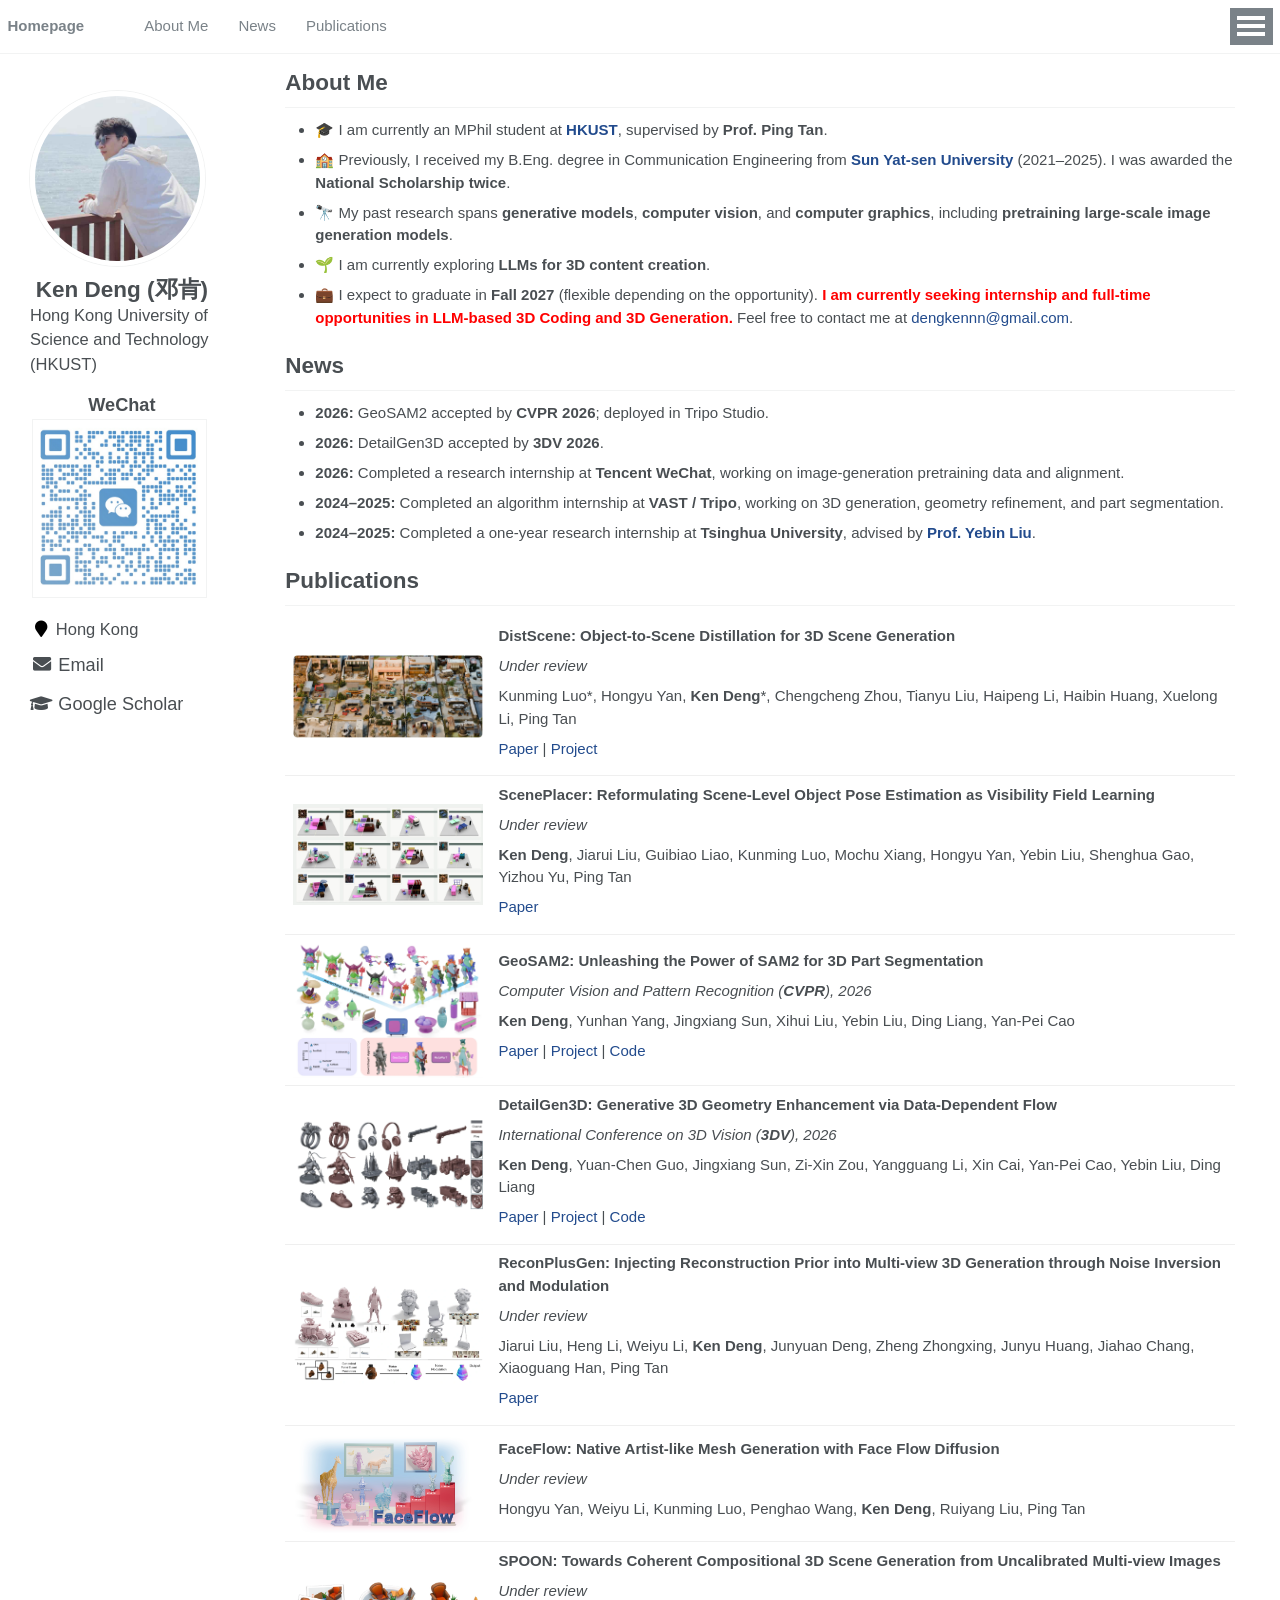
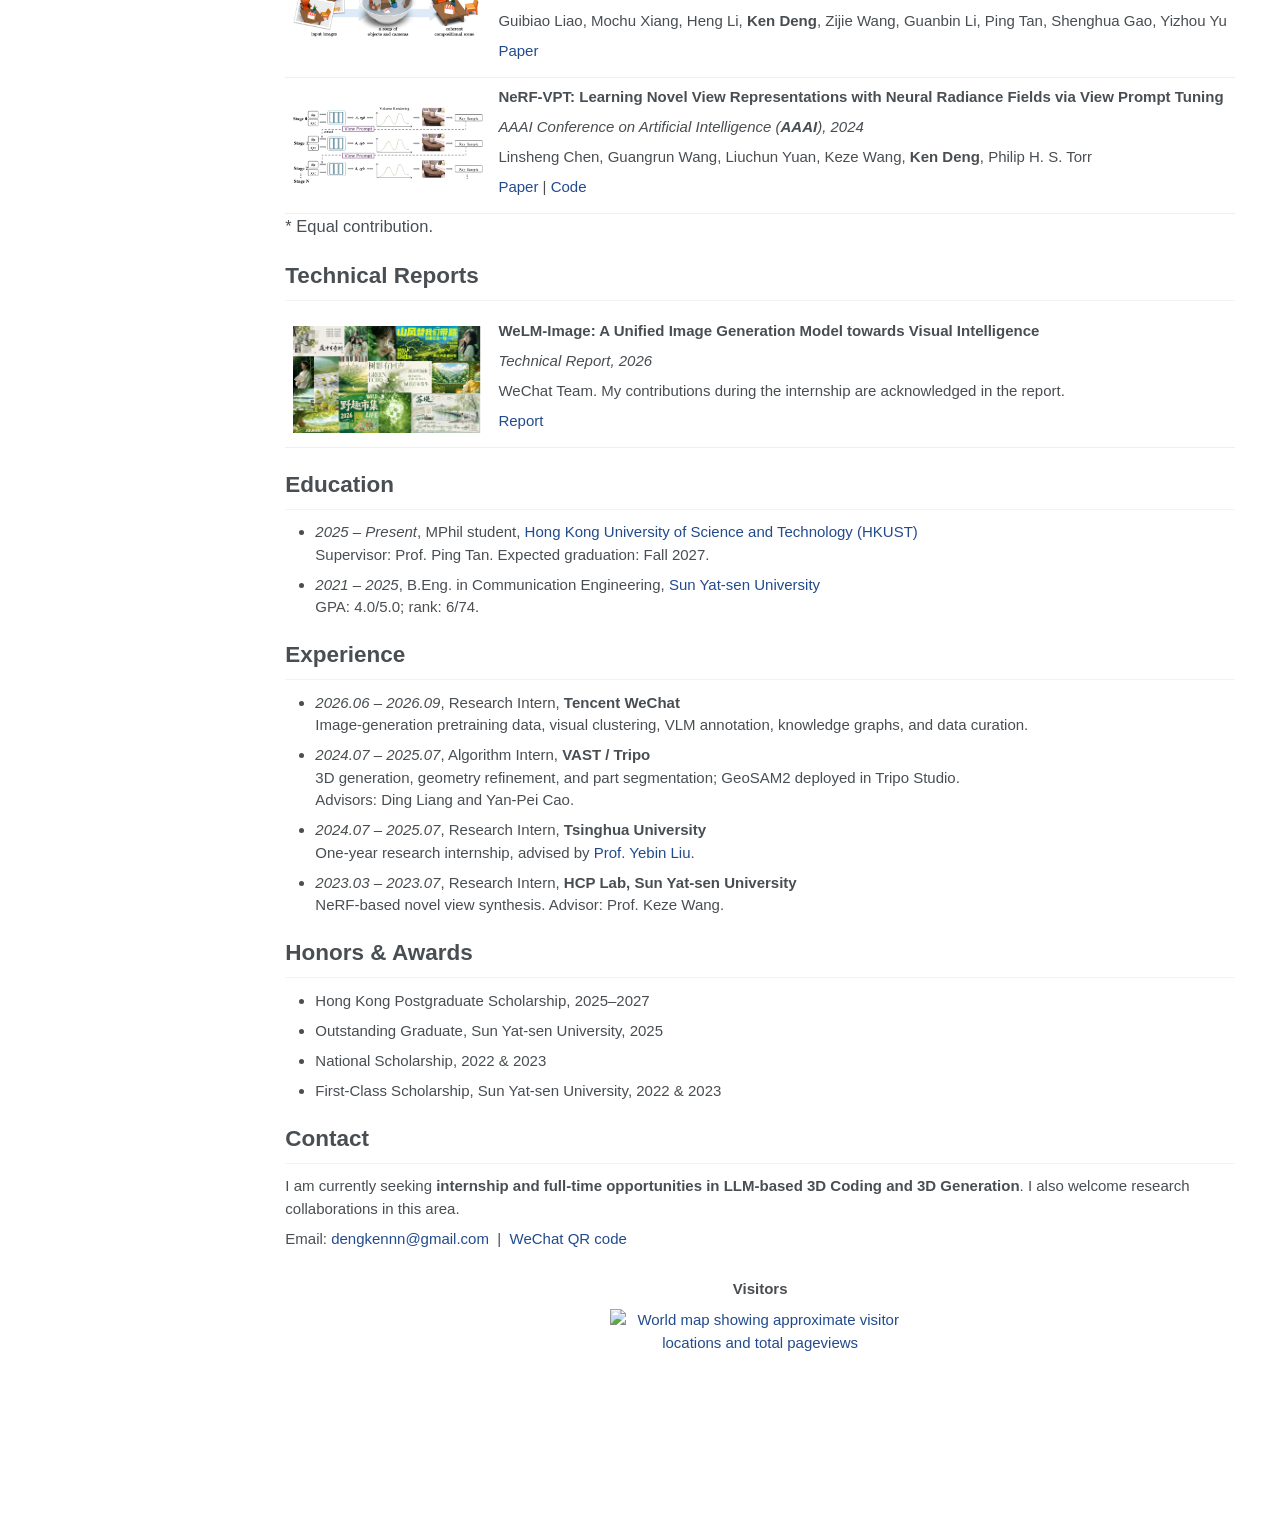
==== commit f3775caf: "Show cumulative pageviews on visitor map" ====
--- a/index.html
+++ b/index.html
@@ -1,5 +1,5 @@
 <!doctype html>
-<html lang="en" class="js"><head><meta charset="utf-8"><meta name="viewport" content="width=device-width, initial-scale=1.0"><title>Ken Deng (邓肯) | HKUST | 3D Generation &amp; LLM-based 3D Coding</title><meta name="description" content="Ken Deng (邓肯), MPhil student at HKUST. Generative models, computer vision and graphics, and LLMs for 3D content creation. Seeking internship and full-time opportunities in LLM-based 3D Coding and 3D Generation."><meta property="og:title" content="Ken Deng - Homepage"><meta property="og:description" content="MPhil at HKUST · 3D Generation · 3D Coding Agents"><meta name="theme-color" content="#ffffff"><link rel="icon" href="favicon.svg" type="image/svg+xml"><link rel="stylesheet" href="main.css"><link rel="stylesheet" href="academicons.css"><link rel="stylesheet" href="paper-images.css"><link rel="stylesheet" href="profile.css">
+<html lang="en" class="js"><head><meta charset="utf-8"><meta name="viewport" content="width=device-width, initial-scale=1.0"><title>Ken Deng (邓肯) | HKUST | 3D Generation &amp; LLM-based 3D Coding</title><meta name="description" content="Ken Deng (邓肯), MPhil student at HKUST. Generative models, computer vision and graphics, and LLMs for 3D content creation. Seeking internship and full-time opportunities in LLM-based 3D Coding and 3D Generation."><meta property="og:title" content="Ken Deng - Homepage"><meta property="og:description" content="MPhil at HKUST · 3D Generation · 3D Coding Agents"><meta name="theme-color" content="#ffffff"><link rel="icon" href="favicon.svg?v=20261124-google" type="image/svg+xml"><link rel="stylesheet" href="main.css"><link rel="stylesheet" href="academicons.css"><link rel="stylesheet" href="paper-images.css"><link rel="stylesheet" href="profile.css">
 <link rel="canonical" href="https://kendeng-research.github.io/">
 <meta name="author" content="Ken Deng (邓肯)">
 <meta name="robots" content="index, follow">
@@ -84,6 +84,6 @@
 <p>I am currently seeking <strong>internship and full-time opportunities in LLM-based 3D Coding and 3D Generation</strong>. I also welcome research collaborations in this area.</p><p>Email: <a href="mailto:dengkennn@gmail.com">dengkennn@gmail.com</a> &nbsp;|&nbsp; <a href="wechat_qr.png" target="_blank" rel="noopener noreferrer">WeChat QR code</a></p>
 <div class="visitor-map" style="max-width:300px;margin:2em auto;text-align:center">
 <h2 style="font-size:1em;margin-bottom:.75em">Visitors</h2>
-<a href="https://mapmyvisitors.com/web/1c9kk" title="View visitor statistics" target="_blank" rel="noopener noreferrer"><img src="https://mapmyvisitors.com/map.png?cl=ffffff&amp;w=300&amp;t=n&amp;d=9weRwjl-MQ-6YIVtuRFsPUmiG0osUBWPYgBvFMwAUiE" alt="World map showing approximate visitor locations" width="300" height="152" style="display:block;width:100%;height:auto"></a>
+<a href="https://mapmyvisitors.com/web/1c9kk" title="View visitor statistics" target="_blank" rel="noopener noreferrer"><img src="https://mapmyvisitors.com/map.png?cl=ffffff&amp;w=300&amp;t=tt&amp;d=9weRwjl-MQ-6YIVtuRFsPUmiG0osUBWPYgBvFMwAUiE" alt="World map showing approximate visitor locations and total pageviews" width="300" height="190" style="display:block;width:100%;height:auto"></a>
 </div>
 </section></div></article></div><script src="main.min.js"></script></body></html>
